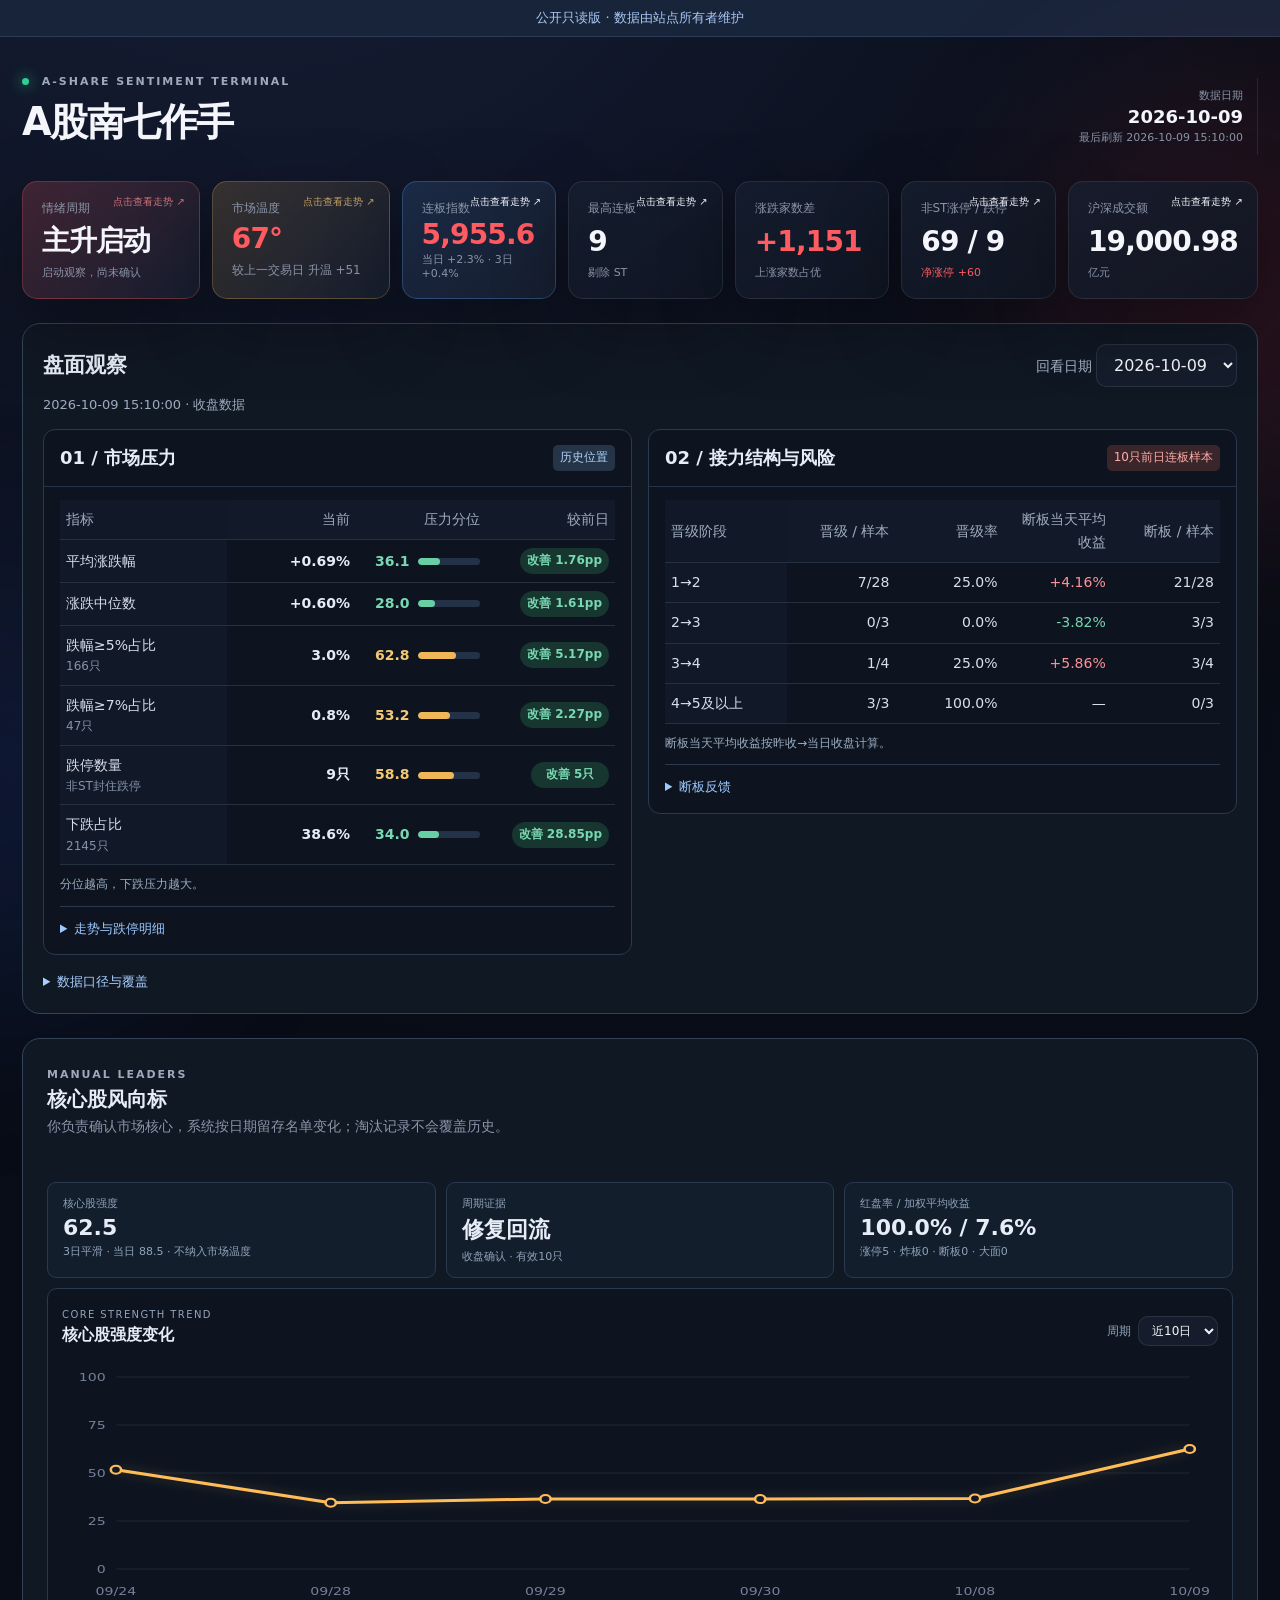
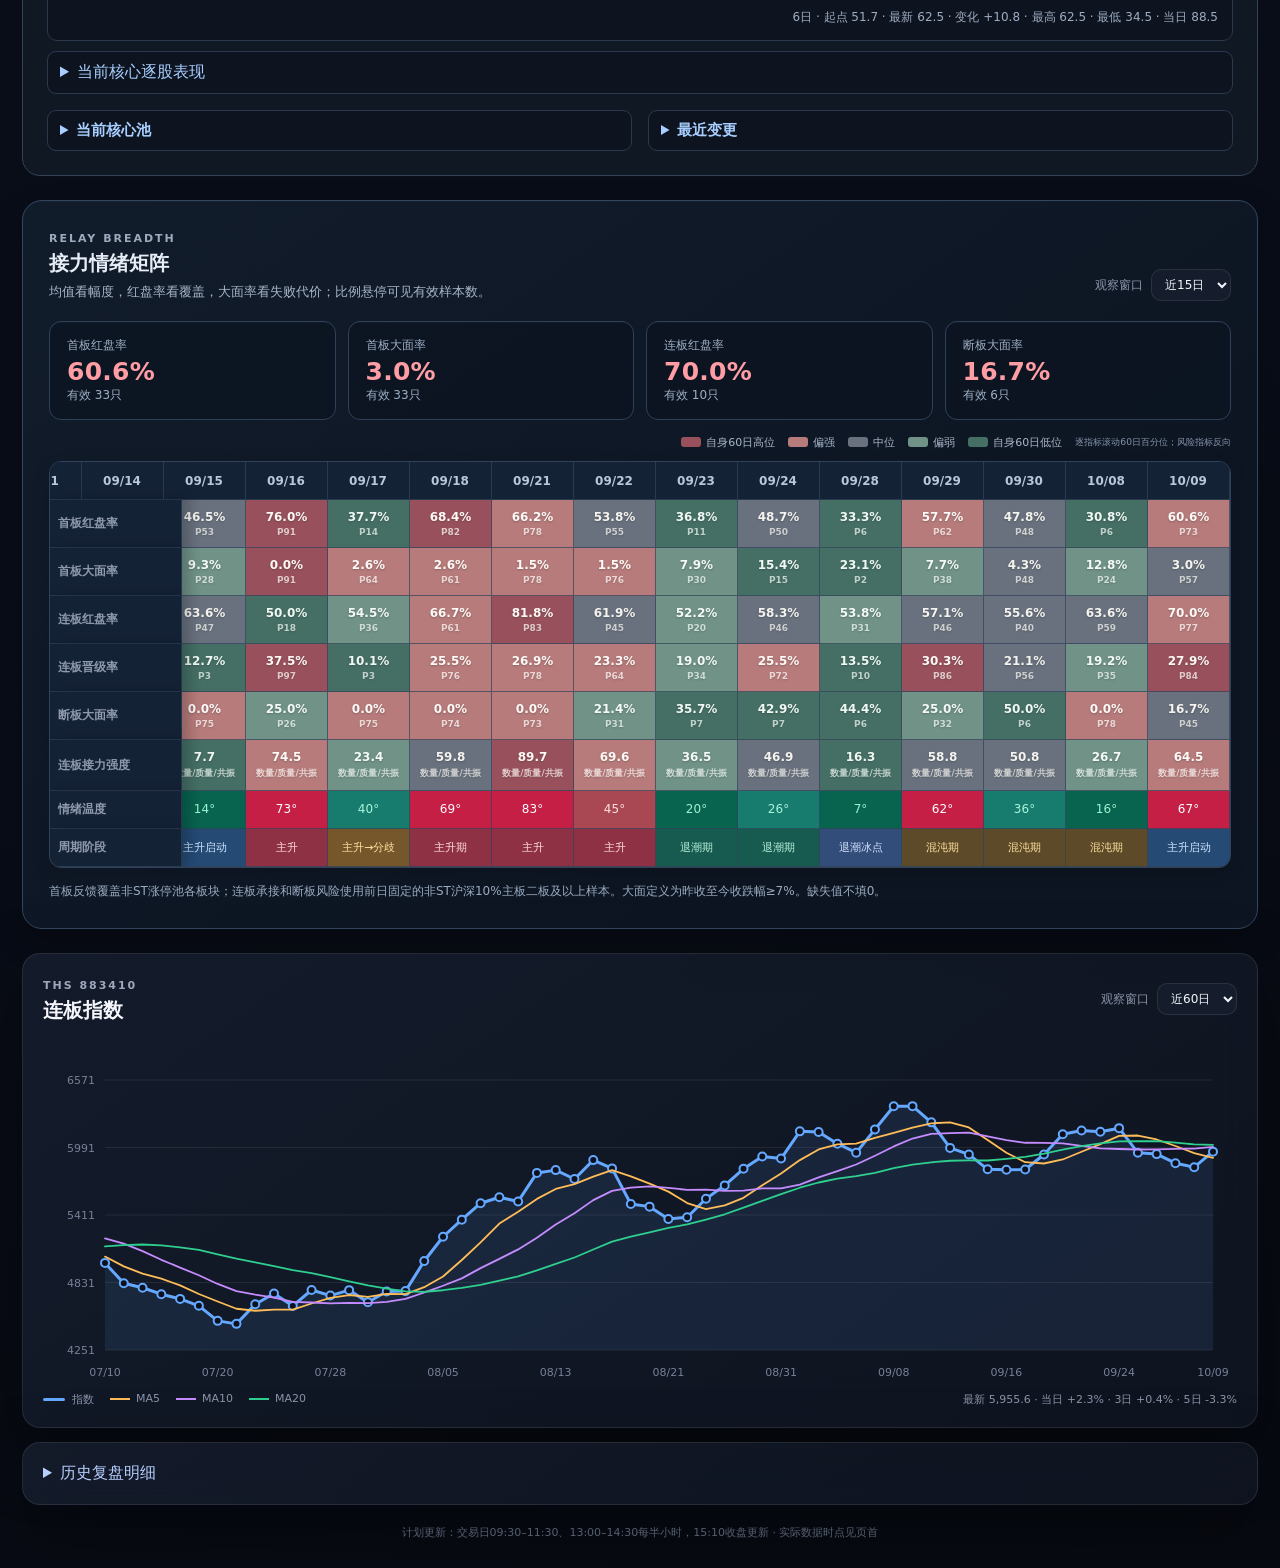
==== index.html @ 371c24ba "Update dashboard 2026-10-10 15:49:01" ====
<!doctype html>
<html lang="zh-CN">
<head>
  <meta charset="utf-8">
  <meta name="viewport" content="width=device-width,initial-scale=1">
  <title>A股南七作手</title>
  <link rel="stylesheet" href="styles.css?v=20260912-compact-table2">
<link rel="stylesheet" href="environment.css?v=20261010-morandi-percentile1">  <link rel="stylesheet" href="public-readonly.css?v=1">
</head>
<body>
  <div class="ambient ambient-a"></div><div class="ambient ambient-b"></div>
  <main class="shell">
    <header class="topbar">
      <div>
        <div class="eyebrow"><span class="live-dot"></span> A-SHARE SENTIMENT TERMINAL</div>
        <h1>A股南七作手</h1>
      </div>
      <div class="top-actions">
        <div class="update-meta"><span>数据日期</span><strong id="tradeDate">—</strong><small id="updateTime">等待数据</small></div>
        <button id="reloadBtn" type="button">立即更新</button>
      </div>
    </header>

    <section class="hero-grid" aria-label="市场核心指标">
      <button id="breadthCard" type="button" hidden><span>市场广度</span><strong id="breadth">—</strong><small id="breadthSub">上涨占比</small></button>
      <button id="phaseCard" class="metric featured drilldown-card" type="button" aria-controls="phaseModal" aria-expanded="false"><span>情绪周期</span><strong id="phase">—</strong><small id="phaseHint"></small></button>
      <button id="temperatureCard" class="metric temperature-card drilldown-card" type="button" aria-controls="temperatureModal" aria-expanded="false"><span>市场温度</span><strong id="temperature">—</strong><small id="temperatureSub">等待计算</small></button>
      <button id="multiBoardCard" class="metric multiboard-card drilldown-card" type="button" aria-controls="multiBoardModal" aria-expanded="false"><span>连板指数</span><strong id="multiBoardValue">—</strong><small id="multiBoardSub">同花顺 883410</small></button>
      <button id="heightCard" class="metric drilldown-card" type="button" aria-controls="heightModal" aria-expanded="false"><span>最高连板</span><strong id="height">—</strong><small>剔除 ST</small></button>
      <article class="metric"><span>涨跌家数差</span><strong id="diff">—</strong><small id="diffSub">—</small></article>
      <button id="limitsCard" class="metric drilldown-card" type="button" aria-controls="metricModal" aria-expanded="false"><span>非ST涨停 / 跌停</span><strong id="limits">—</strong><small id="limitDiff">—</small></button>
      <button id="turnoverCard" class="metric drilldown-card" type="button" aria-controls="metricModal" aria-expanded="false"><span>沪深成交额</span><strong id="turnover">—</strong><small>亿元</small></button>
    </section>

    

    <section id="environment-panel" class="env-panel" aria-label="空仓与修复证据"><div class="env-heading"><div><h2>盘面观察</h2></div><label>回看日期 <select id="env-date"></select></label></div><div class="env-context" id="env-context"></div><div class="env-grid" id="env-cards"></div><details class="env-method"><summary>数据口径与覆盖</summary><div id="coverage-detail"></div><p>接力温度V2自2026-08-25起使用完整逐股名单；更早日期缺少同口径名单，保留历史温度V1，并在温度图提示中标明版本。两段适合分别观察方向和拐点，不直接比较绝对温度。</p><p>压力分位使用所选日之前250个交易日，不含当日。广度回建采用当前沪深北股票名单与前复权日线，存在退市遗漏、历史成分偏差；未获得报价的股票不填零。V2接力样本固定为前一交易日非ST沪深10%主板二板及以上股票，包含次日失败者；高位暂定义为4板及以上。</p><p>2026-08-25以前的“连板率”为当日连板数÷昨日涨停数的总量近似，只用于展示，不参与V1温度和周期判断。旧周期使用市场广度、涨跌停、炸板率、最高板和连板数量；恢复与主升分别要求连续改善和后续确认。</p><p>“连板日内中位”为固定样本今开→今收的中位数，用于识别承接和高开低走；“连板断板中位”为其中未续板股票昨收→今收的中位数，用于衡量接错后的代价。算术均值不参与V2核心评分。逐股数据不足60个有效交易日时使用绝对阈值，暂不使用短样本历史分位。</p><p>D日为收盘确认的连板终止日；D+1、D+2相对D日收盘累计计算，尚未发生的结果不展示。盘中仅记录暂未封板，不形成当日断板批次。收益是样本价格变化，不是实际打板收益。周期V3：有完整接力数据时与温度共用模型分，单独断板亏损不否决修复观察；修复确认要求连续改善与承接，风险独立展示。盘中判断未确认。规则仍需随实盘样本积累继续验证。</p><p>所有时间为北京时间。非交易日、行情日期未切换时跳过更新；上游延迟或失败会保留上一完整版本。</p></details></section>
    <section class="core-panel" aria-labelledby="corePoolTitle">
      <div class="section-head"><div><span class="section-kicker">MANUAL LEADERS</span><h2 id="corePoolTitle">核心股风向标</h2><p>你负责确认市场核心，系统按日期留存名单变化；淘汰记录不会覆盖历史。</p></div></div>
      <form id="coreStockForm" class="core-form">
        <label>股票名称或代码<input id="coreInstrument" name="instrument" maxlength="40" required placeholder="如：大众交通 / 600611"></label>
        <label>身份<select id="coreRole" name="role"><option>总龙头</option><option>板块龙头</option><option>抱团趋势强股</option></select></label>
        <label>所属题材<input id="coreTheme" name="theme" maxlength="40" placeholder="如：无人驾驶"></label>
        <label>操作<select id="coreAction" name="action"><option>新增</option><option>降级</option><option>淘汰</option></select></label>
        <button type="submit">保存今日记录</button>
      </form>
      <div id="coreFormStatus" class="core-form-status" aria-live="polite"></div>
      <div id="coreAnalysis" class="core-analysis"><p class="core-empty">等待核心股行情分析</p></div>
      <div class="core-columns"><details class="core-fold"><summary>当前核心池</summary><div id="coreActivePool" class="core-list"></div></details><details class="core-fold"><summary>最近变更</summary><div id="coreRecentEntries" class="core-list"></div></details></div>
    </section>
    <section class="relay-panel" aria-labelledby="relayMatrixTitle">
      <div class="section-head">
        <div><span class="section-kicker">RELAY BREADTH</span><h2 id="relayMatrixTitle">接力情绪矩阵</h2><p>均值看幅度，红盘率看覆盖，大面率看失败代价；比例悬停可见有效样本数。</p></div>
        <label>观察窗口<select id="relayPeriod"><option value="10">近10日</option><option value="15" selected>近15日</option><option value="20">近20日</option><option value="30">近30日</option><option value="60">近60日</option></select></label>
      </div>
      <div id="relaySnapshot" class="relay-snapshot" aria-label="最新首板与连板反馈"></div>
      <div class="relay-heat-legend" aria-label="矩阵色阶"><span><i class="heat-strong-3"></i>自身60日高位</span><span><i class="heat-strong-1"></i>偏强</span><span><i class="heat-neutral"></i>中位</span><span><i class="heat-weak-1"></i>偏弱</span><span><i class="heat-weak-3"></i>自身60日低位</span><small>逐指标滚动60日百分位；风险指标反向</small></div>
      <div class="relay-matrix-wrap"><table class="relay-matrix"><thead id="relayMatrixHead"></thead><tbody id="relayMatrixBody"></tbody></table></div>
      <p class="relay-note">首板反馈覆盖非ST涨停池各板块；连板承接和断板风险使用前日固定的非ST沪深10%主板二板及以上样本。大面定义为昨收至今收跌幅≥7%。缺失值不填0。</p>
    </section>
    <section class="chart-panel">
      <div class="section-head">
        <div><span class="section-kicker">THS 883410</span><h2>连板指数</h2></div>
        <label>观察窗口<select id="multiBoardOverviewPeriod"><option value="20">近20日</option><option value="40">近40日</option><option value="60" selected>近60日</option><option value="90">近90日</option><option value="all">全部</option></select></label>
      </div>
      <div id="multiBoardOverviewChart" class="chart" role="img" aria-label="连板指数折线图"></div>
      <div class="chart-foot multiboard-foot"><span><i class="legend-line multiboard-legend"></i>指数</span><span><i class="ma-key ma5"></i>MA5</span><span><i class="ma-key ma10"></i>MA10</span><span><i class="ma-key ma20"></i>MA20</span><span id="multiBoardOverviewSummary">—</span></div>
    </section>
    <details class="table-panel" style="padding:20px"><summary style="cursor:pointer;font-size:16px;color:#b7cfff">历史复盘明细</summary>
      <div class="section-head">
        <div><span class="section-kicker">DAILY REVIEW</span><h2>每日复盘明细</h2></div>
        <div class="legend"><span><i class="heat up"></i>情绪偏强</span><span><i class="heat flat"></i>均衡</span><span><i class="heat down"></i>情绪偏弱</span></div>
      </div>
      <div class="table-wrap">
        <table>
          <thead><tr><th>日期</th><th>温度</th><th>上涨</th><th>下跌</th><th>涨跌差</th><th>市场广度</th><th>涨停</th><th>跌停</th><th>涨跌停差</th><th>炸板率</th><th>2板+</th><th>连板率</th><th>昨连板日内中位</th><th>连板断板跌≥7%</th><th>连板断板中位</th><th>周期</th></tr></thead>
          <tbody id="reviewBody"></tbody>
        </table>
      </div>
    </details>
<footer>计划更新：交易日09:30–11:30、13:00–14:30每半小时，15:10收盘更新 · 实际数据时点见页首</footer>
  </main>
  <div id="heightModal" class="temperature-modal" hidden>
    <section class="temperature-dialog" role="dialog" aria-modal="true" aria-labelledby="heightModalTitle">
      <div class="section-head temperature-dialog-head">
        <div><span class="section-kicker">HEIGHT TREND</span><h2 id="heightModalTitle">每日最高连板</h2></div>
        <div class="temperature-dialog-actions"><label>观察窗口<select id="period"><option value="20">近20日</option><option value="40">近40日</option><option value="60">近60日</option><option value="90">近90日</option><option value="all">全部</option></select></label><button id="heightModalClose" class="modal-close" type="button" aria-label="关闭最高连板走势">×</button></div>
      </div>
      <div id="chart" class="chart temperature-chart" role="img" aria-label="每日最高连板折线图"></div>
      <div class="chart-foot"><span><i class="legend-line"></i>最高连板</span><span id="chartSummary">—</span></div>
    </section>
  </div>
  <div id="temperatureModal" class="temperature-modal" hidden>
    <section class="temperature-dialog" role="dialog" aria-modal="true" aria-labelledby="temperatureModalTitle">
      <div class="section-head temperature-dialog-head">
        <div><span class="section-kicker">SENTIMENT TEMPERATURE</span><h2 id="temperatureModalTitle">每日市场温度</h2></div>
        <div class="temperature-dialog-actions">
          <label>观察窗口<select id="temperaturePeriod"><option value="20">近20日</option><option value="40">近40日</option><option value="60">近60日</option><option value="90">近90日</option><option value="all">全部</option></select></label>
          <button id="temperatureModalClose" class="modal-close" type="button" aria-label="关闭温度走势">×</button>
        </div>
      </div>
      <div id="temperatureChart" class="chart temperature-chart" role="img" aria-label="每日市场温度折线图"></div>
      <div class="chart-foot"><span><i class="legend-line temperature-legend"></i>情绪温度</span><span id="temperatureChartSummary">—</span></div>
      <div id="temperatureBreakdown" class="temperature-breakdown">等待分项计算</div>
    </section>
  </div>
  <div id="phaseModal" class="temperature-modal" hidden>
    <section class="temperature-dialog" role="dialog" aria-modal="true" aria-labelledby="phaseModalTitle">
      <div class="section-head temperature-dialog-head">
        <div><span class="section-kicker">SENTIMENT CYCLE</span><h2 id="phaseModalTitle">每日情绪周期</h2></div>
        <div class="temperature-dialog-actions">
          <label>观察窗口<select id="phasePeriod"><option value="20">近20日</option><option value="40">近40日</option><option value="60">近60日</option><option value="90">近90日</option><option value="all">全部</option></select></label>
          <label>选择日期<select id="phaseDate"></select></label>
          <label>人工周期<select id="phaseChoice"><option value="">未填写</option><option>主升期</option><option>高位分歧</option><option>退潮期</option><option>退潮冰点</option><option>混沌期</option><option>混沌冰点</option><option>主升启动</option><option>主升→分歧</option><option>主升</option></select></label>
          <button id="phaseSave" type="button">保存</button>
          <button id="phaseModalClose" class="modal-close" type="button" aria-label="关闭情绪周期走势">×</button>
        </div>
      </div>
      <div id="phaseChart" class="chart temperature-chart" role="img" aria-label="每日情绪周期走势图"></div>
      <div class="chart-foot"><span><i class="legend-line phase-legend"></i>情绪周期轨迹</span><span id="phaseChartSummary">—</span></div>
    </section>
  </div>
  <div id="metricModal" class="temperature-modal" hidden>
    <section class="temperature-dialog" role="dialog" aria-modal="true" aria-labelledby="metricModalTitle">
      <div class="section-head temperature-dialog-head">
        <div><span id="metricModalKicker" class="section-kicker">MARKET TREND</span><h2 id="metricModalTitle">指标走势</h2></div>
        <div class="temperature-dialog-actions">
          <label>观察窗口<select id="metricPeriod"><option value="20">近20日</option><option value="40">近40日</option><option value="60">近60日</option><option value="90">近90日</option><option value="all">全部</option></select></label>
          <button id="metricModalClose" class="modal-close" type="button" aria-label="关闭指标走势">×</button>
        </div>
      </div>
      <div id="metricChart" class="chart temperature-chart" role="img" aria-label="每日指标走势图"></div>
      <div class="chart-foot"><span id="metricChartLegend"></span><span id="metricChartSummary">—</span></div>
    </section>
  </div>
  <div id="multiBoardModal" class="temperature-modal" hidden>
    <section class="temperature-dialog" role="dialog" aria-modal="true" aria-labelledby="multiBoardModalTitle">
      <div class="section-head temperature-dialog-head">
        <div><span class="section-kicker">THS 883410</span><h2 id="multiBoardModalTitle">连板指数</h2></div>
        <div class="temperature-dialog-actions"><label>观察窗口<select id="multiBoardPeriod"><option value="20">近20日</option><option value="40">近40日</option><option value="60" selected>近60日</option><option value="90">近90日</option><option value="all">全部</option></select></label><button id="multiBoardModalClose" class="modal-close" type="button" aria-label="关闭连板指数走势">×</button></div>
      </div>
      <div id="multiBoardChart" class="chart temperature-chart" role="img" aria-label="连板指数折线图"></div>
      <div class="chart-foot"><span><i class="legend-line multiboard-legend"></i>指数 · MA5 · MA10 · MA20</span><span id="multiBoardChartSummary">—</span></div>
    </section>
  </div>
  <script src="app.js?v=20261010-morandi-percentile1"></script>
<script src="environment.js?v=20260926-relay-autoload1"></script><script src="public-readonly.js?v=1"></script>
</body>
</html>
---- styles.css ----
:root{--bg:#070a12;--panel:rgba(16,22,35,.82);--panel2:rgba(23,31,48,.78);--line:rgba(255,255,255,.09);--text:#f4f6fb;--muted:#8b95a9;--red:#ff5b61;--green:#2ecf8f;--amber:#ffbd59;--blue:#64a8ff;--shadow:0 24px 70px rgba(0,0,0,.34)}
*{box-sizing:border-box}html{color-scheme:dark}body{margin:0;background:radial-gradient(circle at 20% -10%,#18213c 0,transparent 32%),linear-gradient(160deg,#080b13,#090d18 55%,#070a11);color:var(--text);font-family:Inter,"Microsoft YaHei",system-ui,sans-serif;min-height:100vh}.ambient{position:fixed;width:420px;height:420px;border-radius:50%;filter:blur(110px);opacity:.13;pointer-events:none}.ambient-a{background:#ff4858;right:-170px;top:10%}.ambient-b{background:#356dff;left:-220px;bottom:-100px}.shell{width:min(1540px,calc(100% - 44px));margin:auto;padding:38px 0 28px;position:relative}.topbar{display:flex;justify-content:space-between;align-items:flex-end;gap:24px;margin-bottom:26px}.eyebrow,.section-kicker{font-size:11px;letter-spacing:.18em;color:#9fa9bd;font-weight:700}.live-dot{display:inline-block;width:7px;height:7px;border-radius:50%;background:var(--green);box-shadow:0 0 14px var(--green);margin-right:7px}h1{font-size:clamp(28px,3vw,44px);letter-spacing:-.04em;margin:9px 0 7px}h2{font-size:20px;margin:4px 0 0}p{margin:0;color:var(--muted);font-size:14px}.top-actions{display:flex;gap:12px;align-items:stretch}.update-meta{min-width:178px;padding:10px 14px;text-align:right;border-right:1px solid var(--line)}.update-meta span,.update-meta small{display:block;color:var(--muted);font-size:11px}.update-meta strong{display:block;font-size:18px;margin:3px 0}button,select{font:inherit;color:var(--text);background:#151d2c;border:1px solid var(--line);border-radius:10px;padding:10px 13px}button{cursor:pointer}button:hover{background:#1c2638}.hero-grid{display:grid;grid-template-columns:1.25fr repeat(5,1fr);gap:12px;margin-bottom:14px}.metric,.chart-panel,.table-panel{background:linear-gradient(145deg,var(--panel2),var(--panel));border:1px solid var(--line);box-shadow:var(--shadow);backdrop-filter:blur(18px)}.metric{border-radius:15px;padding:18px 19px;min-height:118px;display:flex;flex-direction:column;justify-content:space-between}.metric.featured{background:linear-gradient(135deg,rgba(255,91,97,.2),rgba(23,31,48,.88));border-color:rgba(255,91,97,.3)}.metric span{font-size:12px;color:var(--muted)}.metric strong{font-size:28px;letter-spacing:-.03em}.metric small{color:var(--muted);font-size:11px}.positive{color:var(--red)!important}.negative{color:var(--green)!important}.chart-panel,.table-panel{border-radius:18px;padding:20px;margin-top:14px}.section-head{display:flex;justify-content:space-between;align-items:center;gap:16px;margin-bottom:14px}.section-head label{color:var(--muted);font-size:12px}.section-head select{margin-left:8px;padding:7px 9px}.chart{height:350px;position:relative}.chart svg{width:100%;height:100%;overflow:visible}.grid-line{stroke:rgba(255,255,255,.08);stroke-width:1}.axis-label{fill:#778297;font-size:11px}.trend{fill:none;stroke:url(#lineGradient);stroke-width:3;stroke-linejoin:round;stroke-linecap:round;filter:drop-shadow(0 0 7px rgba(255,91,97,.25))}.area{fill:url(#areaGradient)}.point{fill:#0c111d;stroke:#ff6b70;stroke-width:2}.point:hover{fill:#ff6b70}.tooltip{position:absolute;pointer-events:none;background:#111827;border:1px solid rgba(255,255,255,.12);box-shadow:0 12px 30px rgba(0,0,0,.38);border-radius:10px;padding:9px 11px;font-size:12px;transform:translate(-50%,-115%);white-space:nowrap}.tooltip strong{color:#ff7479;font-size:15px}.chart-foot{display:flex;justify-content:space-between;color:var(--muted);font-size:11px;margin-top:4px}.legend-line{display:inline-block;width:22px;height:3px;background:var(--red);vertical-align:middle;margin-right:7px;border-radius:3px}.legend{display:flex;gap:12px;color:var(--muted);font-size:11px}.heat{display:inline-block;width:9px;height:9px;border-radius:3px;margin-right:5px}.heat.up{background:var(--red)}.heat.flat{background:#697386}.heat.down{background:var(--green)}.table-wrap{overflow:auto;max-height:570px;border-top:1px solid var(--line)}table{border-collapse:collapse;width:100%;min-width:1430px;font-size:12px}th{position:sticky;top:0;background:#121a29;color:#8f99ad;font-weight:600;text-align:right;padding:12px 10px;border-bottom:1px solid var(--line);z-index:2}td{text-align:right;padding:11px 10px;border-bottom:1px solid rgba(255,255,255,.055);white-space:nowrap;color:#d8deea}th:first-child,td:first-child{text-align:left;position:sticky;left:0;background:#111827;z-index:1}tbody tr:hover td{background-color:rgba(255,255,255,.035)}.diff-cell{font-weight:700;border-radius:5px}.phase{display:inline-block;padding:4px 9px;border-radius:999px;font-weight:700}.phase-高潮{color:#ff8085;background:rgba(255,91,97,.14)}.phase-修复{color:#8bbcff;background:rgba(100,168,255,.13)}.phase-分歧{color:#ffd07d;background:rgba(255,189,89,.13)}.phase-退潮{color:#62deb0;background:rgba(46,207,143,.13)}.phase-冰点{color:#9ebcff;background:rgba(93,125,255,.14)}footer{text-align:center;color:#646f83;font-size:11px;padding:20px 0 0}@media(max-width:1100px){.hero-grid{grid-template-columns:repeat(3,1fr)}}@media(max-width:720px){.shell{width:min(100% - 24px,1540px);padding-top:22px}.topbar{align-items:flex-start;flex-direction:column}.top-actions{width:100%;justify-content:space-between}.hero-grid{grid-template-columns:repeat(2,1fr)}.section-head{align-items:flex-start;flex-direction:column}.chart{height:290px}.metric{min-height:105px}.metric strong{font-size:24px}}@media(max-width:420px){.hero-grid{grid-template-columns:1fr}.top-actions{flex-direction:column}.update-meta{text-align:left;border-right:0;border-left:1px solid var(--line)}}
.point-label{fill:#f3f6fc;font-size:12px;font-weight:700;paint-order:stroke;stroke:#111827;stroke-width:4px;stroke-linejoin:round}.point:hover,.point:focus{fill:#ff6b70;outline:none}.tooltip{border-radius:12px;padding:11px 13px;z-index:5}.tooltip span,.tooltip strong,.tooltip em{display:block}.tooltip span{color:var(--muted);font-size:11px}.tooltip strong{font-size:16px;margin:3px 0}.tooltip em{color:#e8edf7;font-style:normal;max-width:280px;white-space:normal}
.diagnostics{display:grid;grid-template-columns:repeat(4,1fr);background:rgba(12,17,28,.72);border:1px solid var(--line);border-radius:15px;overflow:hidden;box-shadow:var(--shadow)}.diagnostic{padding:15px 18px;border-right:1px solid var(--line);min-width:0}.diagnostic:last-child{border-right:0}.diagnostic span,.diagnostic small{display:block;color:var(--muted);font-size:11px}.diagnostic strong{display:block;font-size:18px;margin:7px 0 5px;white-space:nowrap}.diagnostic small{white-space:nowrap;overflow:hidden;text-overflow:ellipsis}@media(max-width:900px){.diagnostics{grid-template-columns:repeat(2,1fr)}.diagnostic:nth-child(2){border-right:0}.diagnostic:nth-child(-n+2){border-bottom:1px solid var(--line)}}@media(max-width:480px){.diagnostics{grid-template-columns:1fr}.diagnostic{border-right:0;border-bottom:1px solid var(--line)}.diagnostic:last-child{border-bottom:0}}
.hero-grid{grid-template-columns:1.15fr 1.15fr repeat(5,1fr)}.temperature-card{background:linear-gradient(135deg,rgba(255,189,89,.16),rgba(23,31,48,.88));border-color:rgba(255,189,89,.25)}.temperature-card strong{font-variant-numeric:tabular-nums}.temperature-cell{min-width:76px}.temperature-cell strong{font-size:14px}.temperature-cell small{display:inline-block;margin-left:6px;font-size:11px;opacity:.78}@media(max-width:1100px){.hero-grid{grid-template-columns:repeat(3,1fr)}}@media(max-width:720px){.hero-grid{grid-template-columns:repeat(2,1fr)}}@media(max-width:420px){.hero-grid{grid-template-columns:1fr}}
.hero-grid{grid-template-columns:1.15fr 1.15fr repeat(6,1fr)}.multiboard-card{background:linear-gradient(135deg,rgba(100,168,255,.14),rgba(23,31,48,.88));border-color:rgba(100,168,255,.28)}.multiboard-card strong{font-variant-numeric:tabular-nums}.multiboard-legend{background:#64a8ff}.multiboard-trend{fill:none;stroke:#64a8ff;stroke-width:3;stroke-linejoin:round;stroke-linecap:round}.multiboard-area{fill:rgba(100,168,255,.1)}.multiboard-point{fill:#0c111d;stroke:#64a8ff;stroke-width:2}.multiboard-point-label{fill:#8bbcff;font-size:10px}@media(max-width:1100px){.hero-grid{grid-template-columns:repeat(3,1fr)}}@media(max-width:720px){.hero-grid{grid-template-columns:repeat(2,1fr)}}@media(max-width:420px){.hero-grid{grid-template-columns:1fr}}
.hero-grid{grid-template-columns:1.15fr 1.15fr repeat(5,1fr)}.multiboard-ma{fill:none;stroke-width:1.8;stroke-linejoin:round;stroke-linecap:round}.multiboard-ma.ma5{stroke:#ffbd59}.multiboard-ma.ma10{stroke:#c58cff}.multiboard-ma.ma20{stroke:#2ecf8f}.multiboard-foot{justify-content:flex-start;gap:16px}.multiboard-foot span:last-child{margin-left:auto}.ma-key{display:inline-block;width:20px;height:2px;margin-right:6px;vertical-align:middle}.ma-key.ma5{background:#ffbd59}.ma-key.ma10{background:#c58cff}.ma-key.ma20{background:#2ecf8f}@media(max-width:1100px){.hero-grid{grid-template-columns:repeat(3,1fr)}}@media(max-width:720px){.hero-grid{grid-template-columns:repeat(2,1fr)}}@media(max-width:420px){.hero-grid{grid-template-columns:1fr}}

/* Keep the review table compact after redundant columns are removed. */
.table-wrap table{min-width:1120px;table-layout:fixed}
.table-wrap th{padding:10px 6px;white-space:normal;line-height:1.35}
.table-wrap td{padding:10px 6px}
.table-wrap th:nth-child(1){width:86px}
.table-wrap th:nth-child(2){width:62px}
.table-wrap th:nth-child(3),.table-wrap th:nth-child(4),.table-wrap th:nth-child(5){width:58px}
.table-wrap th:nth-child(6),.table-wrap th:nth-child(9){width:66px}
.table-wrap th:nth-child(7),.table-wrap th:nth-child(8),.table-wrap th:nth-child(11){width:54px}
.table-wrap th:nth-child(10){width:58px}
.table-wrap th:nth-child(12){width:64px}
.table-wrap th:nth-child(13){width:96px}
.table-wrap th:nth-child(14){width:100px}
.table-wrap th:nth-child(15){width:112px}
.table-wrap th:nth-child(16){width:74px}
.sync-note{color:var(--muted);font-size:11px}.temperature-legend{background:linear-gradient(90deg,#54b8ff,#ffbd59,#ff5b61)}.temperature-zone{pointer-events:none}.zone-hot{fill:rgba(255,91,97,.055)}.zone-warm{fill:rgba(255,189,89,.04)}.zone-neutral{fill:rgba(255,255,255,.018)}.zone-cool{fill:rgba(84,184,255,.025)}.zone-ice{fill:rgba(84,184,255,.05)}.temperature-area{fill:url(#temperatureArea)}.temperature-trend{fill:none;stroke:url(#temperatureGradient);stroke-width:3;stroke-linejoin:round;stroke-linecap:round;filter:drop-shadow(0 0 7px rgba(255,189,89,.2))}.temperature-point{fill:#0c111d;stroke:#ffbd59;stroke-width:2}.temperature-point:hover,.temperature-point:focus{fill:#ffbd59;outline:none}.temperature-tooltip strong{color:#ffca70}.temperature-point-label{stroke:#111827}
.temperature-card{cursor:pointer;position:relative;transition:transform .18s ease,border-color .18s ease,box-shadow .18s ease}.temperature-card:hover,.temperature-card:focus{transform:translateY(-2px);border-color:rgba(255,189,89,.55);box-shadow:0 20px 55px rgba(255,189,89,.12);outline:none}.temperature-card:after{content:'点击查看走势  ↗';position:absolute;right:14px;top:13px;color:rgba(255,208,125,.72);font-size:10px}.modal-open{overflow:hidden}.temperature-modal[hidden]{display:none}.temperature-modal{position:fixed;inset:0;z-index:100;display:flex;align-items:center;justify-content:center;padding:24px;background:rgba(3,6,12,.72);backdrop-filter:blur(10px)}.temperature-dialog{width:min(1120px,100%);background:linear-gradient(145deg,rgba(24,32,49,.98),rgba(10,15,25,.98));border:1px solid rgba(255,189,89,.25);border-radius:20px;padding:22px;box-shadow:0 35px 100px rgba(0,0,0,.62)}.temperature-dialog-head{margin-bottom:8px}.temperature-dialog-actions{display:flex;align-items:center;gap:12px}.temperature-dialog-actions label{color:var(--muted);font-size:12px}.temperature-dialog-actions select{margin-left:8px;padding:7px 9px}.modal-close{width:38px;height:38px;padding:0;border-radius:50%;font-size:25px;line-height:1}.temperature-chart{height:min(55vh,470px)}@media(max-width:620px){.temperature-modal{padding:10px}.temperature-dialog{padding:16px}.temperature-dialog-head{align-items:flex-start}.temperature-dialog-actions{width:100%;justify-content:space-between}.temperature-chart{height:55vh}}
.drilldown-card{position:relative;cursor:pointer;text-align:left;appearance:none;transition:transform .18s ease,border-color .18s ease,box-shadow .18s ease}.drilldown-card:hover,.drilldown-card:focus-visible{transform:translateY(-2px);outline:none}.drilldown-card:after{content:'点击查看走势  ↗';position:absolute;right:14px;top:13px;font-size:10px}.featured.drilldown-card:after{color:rgba(255,138,143,.78)}.featured.drilldown-card:hover,.featured.drilldown-card:focus-visible{border-color:rgba(255,91,97,.6);box-shadow:0 20px 55px rgba(255,91,97,.13)}.phase-legend{background:linear-gradient(90deg,#8ca9ff,#2ecf8f,#ffbd59,#64a8ff,#ff5b61)}.phase-trend{fill:none;stroke:url(#phaseLineGradient);stroke-width:3;stroke-linejoin:round;stroke-linecap:round;filter:drop-shadow(0 0 7px rgba(100,168,255,.2))}.phase-point{fill:#0c111d;stroke-width:3}.phase-point:hover,.phase-point:focus{fill:#fff;outline:none}.phase-point-label{fill:#e8edf7;font-size:11px;font-weight:700;paint-order:stroke;stroke:#111827;stroke-width:4px;stroke-linejoin:round}.phase-axis-label{font-weight:700}.phase-tooltip em{color:#dfe5f1}
.metric-trend{fill:none;stroke-width:3;stroke-linejoin:round;stroke-linecap:round;filter:drop-shadow(0 0 6px rgba(100,168,255,.18))}.metric-point{fill:#0c111d;stroke-width:2}.metric-point:hover,.metric-point:focus{fill:#fff;outline:none}.metric-point-label{font-size:11px;font-weight:700;paint-order:stroke;stroke:#111827;stroke-width:4px;stroke-linejoin:round}.metric-tooltip strong{color:#a9caff}.metric-tooltip em{color:#dfe5f1}.metric-legend-item{display:inline-flex;align-items:center;margin-right:15px}.metric-legend-item i{width:22px;height:3px;border-radius:3px;margin-right:7px}
.temperature-breakdown{margin-top:13px;padding:10px 12px;border:1px solid rgba(255,189,89,.13);border-radius:10px;background:rgba(255,189,89,.045);color:#aeb8ca;font-size:11px;text-align:center;letter-spacing:.01em}
.phase-主升期,.phase-主升{color:#ffdce0;background:rgba(190,58,82,.28)}.phase-主升启动{color:#cfe7ff;background:rgba(55,113,177,.3)}.phase-高位分歧,.phase-主升→分歧{color:#ffe2a3;background:rgba(160,111,37,.3)}.phase-混沌期,.phase-混沌\ ·\ 修复观察{color:#ffe1a0;background:rgba(128,96,32,.3)}.phase-退潮期{color:#b9f2dc;background:rgba(26,122,103,.3)}.phase-退潮冰点,.phase-混沌冰点{color:#d5e4ff;background:rgba(65,95,151,.35)}.phase-未填写{color:#94a1b5;background:rgba(80,96,120,.22)}
---- environment.css ----
.env-panel{margin:24px 0;padding:24px;background:#101824;border:1px solid #344456;border-radius:18px;color:#e7edf7;font-size:16px;line-height:1.65}.env-heading{display:flex;justify-content:space-between;align-items:center;gap:16px}.env-heading h2{margin:4px 0;font-size:25px}.env-heading label{font-size:14px;color:#a7b5c9}.env-heading select{font-size:16px}.env-context{color:#9dabbe;font-size:14px;margin:12px 0}.env-grid{display:grid;grid-template-columns:1fr 1fr;gap:18px}.env-card{background:#0d1420;border:1px solid #2a394e;border-radius:12px;overflow:hidden}.env-card-head{padding:18px 20px;display:flex;justify-content:space-between;align-items:flex-start;gap:12px;border-bottom:1px solid #263245}.env-card-head h3{font-size:20px;margin:0}.env-card-head p{font-size:14px;color:#a1aec1;margin:4px 0}.env-pill{display:inline-block;border-radius:5px;padding:4px 9px;font-size:14px;white-space:nowrap;background:#253447;color:#acd4ff}.env-pill.bad{background:#3a262a;color:#ffaca8}.env-pill.good{background:#193c33;color:#8cd8b9}.env-card-body{padding:18px 20px}.env-card table{width:100%;border-collapse:collapse;font-size:14px;white-space:nowrap}.env-card th{color:#9facbe;font-weight:normal}.env-card th,.env-card td{padding:11px 8px;text-align:right;border-bottom:1px solid #253041;position:static}.env-card th:first-child,.env-card td:first-child{text-align:left}.env-card td small{display:block;font-size:12px;color:#8493a9}.env-scroll{overflow-x:auto}.env-card tbody tr:hover{background:#152031}.env-muted{font-size:14px;color:#a1aec1}.env-note{border-left:3px solid #6aa7e8;padding-left:11px;margin:16px 0 3px;font-size:14px;color:#c5d3e5}.env-statrow{display:grid;grid-template-columns:repeat(3,1fr);gap:9px;margin-bottom:16px}.env-stat{padding:12px;background:#172233;border-radius:6px}.env-stat span{font-size:13px;color:#a8b7ca}.env-stat b{display:block;font-size:24px;font-variant-numeric:tabular-nums}.env-stat small{font-size:12px;color:#a0aec0}.env-negative{color:#75d7ad}.env-positive{color:#ff9198}.env-details{border-top:1px solid #2a394e;padding-top:12px;margin-top:16px;font-size:14px}.env-details summary{color:#9dc9ff;cursor:pointer}.env-details a{color:#9dc9ff}.env-method{font-size:14px;color:#a4b2c4;margin-top:20px}.env-method summary{cursor:pointer;color:#a8cfff}.env-card .env-trend{display:flex;align-items:center;justify-content:space-between;padding:10px 0;gap:12px}.env-card .env-trend select{max-width:200px;font-size:14px}.env-linechart{width:100%;height:150px;display:block}.env-chart-label{font-size:12px;fill:#9badc4}.env-card .env-history-note{font-size:13px;color:#8fa3bd;margin:4px 0 8px}.env-empty{padding:14px;background:#192231;font-size:14px;color:#aebbd0;border-radius:5px}.env-method code{color:#c3dcff}@media(max-width:1100px){.env-grid{grid-template-columns:1fr}}@media(max-width:620px){.env-panel{padding:15px}.env-heading{align-items:flex-start;flex-direction:column}.env-card-body,.env-card-head{padding:14px}.env-stat b{font-size:20px}.env-statrow{gap:5px}.env-stat{padding:9px}.env-heading h2{font-size:22px}}

#temperatureSub .temp-direction,#temperatureSub .temp-warning{display:block;line-height:1.6}#temperatureSub .temp-warning{color:#ffcc85;margin-top:4px;font-size:13px}.temperature-breakdown{text-align:left;font-size:14px;padding:16px 18px;line-height:1.65;letter-spacing:normal}.temp-explain-head{display:flex;align-items:center;justify-content:space-between;gap:12px}.temp-explain-head>strong{font-size:18px;color:#e4ecf8}.temp-risk-on{color:#ffd08c;background:#392d20;padding:3px 8px;border-radius:5px}.temp-risk-off{color:#acc0d8}.temp-reasons{padding:0;margin:12px 0;list-style:none}.temp-reasons li{padding:8px 0}.temp-reasons b{display:block;color:#e7c89f;margin-bottom:3px}.temp-reasons span{color:#b6c4d8}.temp-impact{margin:8px 0;color:#c0cee0}.temp-calculation{margin-top:12px;border-top:1px solid #364153;padding-top:10px}.temp-calculation summary{cursor:pointer;color:#a5ccff}.temp-calculation p{margin:10px 0;color:#aebed2}.temp-score-grid{display:grid;grid-template-columns:repeat(5,1fr);gap:10px;margin:14px 0}.temp-score-grid>div{padding:10px;background:#101a28;border-radius:5px}.temp-score-grid span{display:block;font-size:14px;color:#acbdd0}.temp-score-grid strong{display:block;font-size:22px;color:#e6edf7}.temp-score-grid small{font-size:12px;color:#93a6bf}.temp-formula{padding:10px;border-left:3px solid #88b8f3;background:#152234}.temp-levels{display:grid;grid-template-columns:1fr 1fr;gap:5px;font-size:13px;color:#bdcbe0}.temperature-dialog{max-height:92vh;overflow-y:auto}.env-source-table{border-collapse:collapse;width:100%;white-space:normal;font-size:13px}.env-source-table td,.env-source-table th{padding:9px;border-bottom:1px solid #29374c;text-align:left;position:static}.env-source-table td:first-child{min-width:135px}.temp-sample-counts{display:flex;flex-wrap:wrap;gap:6px 16px;font-size:13px;color:#bdcbe0}@media(max-width:650px){.temp-score-grid{grid-template-columns:repeat(2,1fr)}.temp-explain-head{align-items:flex-start;flex-direction:column}.temp-levels{grid-template-columns:1fr}.temperature-breakdown{padding:12px}}

/* Compact diagnostics: keep evidence visible and secondary views folded. */
.env-panel{padding:20px}.env-heading h2{font-size:21px}.env-context{font-size:13px;margin:7px 0 14px}.env-grid{align-items:start;gap:16px}.env-card-head{padding:13px 16px;align-items:center}.env-card-head h3{font-size:18px;margin:0}.env-pill{font-size:12px;padding:3px 7px}.env-card-body{padding:13px 16px}.env-card td,.env-card th{padding:8px 6px}.env-card .env-current{font-weight:600;color:#e6edf7}.env-statrow{gap:8px;margin-bottom:10px}.env-stat{padding:9px 10px}.env-stat span{font-size:12px}.env-stat b{font-size:23px}.env-caption{font-size:12px;color:#9bacbf;margin:9px 0 0;line-height:1.7}.env-caption span{display:block}.env-details{margin-top:11px;padding-top:9px;font-size:13px}.env-details .env-details{margin-top:10px}.env-details>summary{padding:2px 0}.env-details[open]>summary{margin-bottom:8px}.env-card .env-muted{font-size:12px}.env-card .env-trend{font-size:13px}.env-card .env-trend select{font-size:13px;padding:6px 8px}.env-method{margin-top:16px;font-size:13px}@media(max-width:620px){.env-panel{padding:14px}.env-card-head,.env-card-body{padding:11px 12px}.env-stat{padding:8px}.env-stat b{font-size:21px}.env-card-head h3{font-size:17px}}

/* Fit diagnostic tables to their cards; the historical review keeps its wide table. */
.env-grid{grid-template-columns:repeat(2,minmax(0,1fr))}
.env-card,.env-card-body,.env-scroll,.env-stat{min-width:0}
.pressure-rank{display:flex;align-items:center;justify-content:flex-end;gap:8px;font-variant-numeric:tabular-nums}.pressure-rank>span{min-width:32px;font-weight:650}.pressure-rank>i{display:block;width:62px;height:7px;border-radius:99px;background:#243247;overflow:hidden}.pressure-rank>i>b{display:block;height:100%;border-radius:inherit;background:#68cfa5}.pressure-rank.mid>i>b{background:#efb758}.pressure-rank.high>i>b{background:#f17478}.pressure-rank.low>span{color:#79d8b2}.pressure-rank.mid>span{color:#f3c873}.pressure-rank.high>span{color:#ff8c91}.pressure-move{display:inline-flex;align-items:center;justify-content:center;min-width:78px;padding:3px 7px;border-radius:999px;font-size:12px;font-weight:650}.pressure-move.better{color:#79d8b2;background:#17362f}.pressure-move.worse{color:#ff9297;background:#3a252a}.pressure-move.flat{color:#a9b6c8;background:#222d3d}
.env-card table,.env-source-table{
  min-width:0;
  width:100%;
  max-width:100%;
  table-layout:fixed;
  white-space:normal;
}
.env-card th,.env-card td,.env-source-table th,.env-source-table td{
  min-width:0;
  white-space:normal;
  overflow-wrap:anywhere;
  vertical-align:middle;
  font-variant-numeric:tabular-nums;
}
.env-card th:first-child{width:30%}
.env-source-table th:first-child{width:28%}
.env-source-table td:first-child{min-width:0}
.env-statrow{grid-template-columns:repeat(3,minmax(0,1fr))}
.env-statrow-four{grid-template-columns:repeat(4,minmax(0,1fr))}.relay-structure-table th:first-child{width:22%}
.env-stat span,.env-stat small{overflow-wrap:anywhere}
.env-card-head,.env-card .env-trend{flex-wrap:wrap}
@media(max-width:1100px){
  .env-grid{grid-template-columns:minmax(0,1fr)}
}
@media(max-width:480px){
  .env-card th,.env-card td{padding:8px 4px;font-size:13px}
  .env-statrow{grid-template-columns:minmax(0,1fr)}
  .env-stat{display:grid;grid-template-columns:minmax(0,1fr) auto;gap:2px 8px;align-items:center}
  .env-stat small{grid-column:1 / -1}
}
@media(max-width:760px){.env-statrow-four{grid-template-columns:repeat(2,minmax(0,1fr))}}

.relay-panel{margin:24px 0;padding:26px;background:linear-gradient(145deg,#111c2b 0%,#0d1522 72%);border:1px solid #33465f;border-radius:20px;box-shadow:0 14px 34px rgba(0,0,0,.18),inset 0 1px rgba(255,255,255,.025);color:#e7edf7}.relay-panel .section-head{align-items:flex-end}.relay-panel .section-head p{margin:6px 0 0;color:#a7b5c8;font-size:13px}.relay-snapshot{display:grid;grid-template-columns:repeat(4,minmax(0,1fr));gap:12px;margin:20px 0}.relay-snapshot-item{position:relative;padding:15px 17px;background:rgba(11,20,33,.82);border:1px solid #2e4159;border-radius:12px;box-shadow:inset 0 1px rgba(255,255,255,.025)}.relay-snapshot-item span,.relay-snapshot-item small{display:block;color:#9eafc3;font-size:12px}.relay-snapshot-item strong{display:block;margin:3px 0 1px;font-size:25px;font-variant-numeric:tabular-nums;letter-spacing:.01em}.relay-snapshot-item.strong strong,.relay-snapshot-item.calm strong{color:#ff9da4}.relay-snapshot-item.weak strong,.relay-snapshot-item.risk strong{color:#78d8b7}.relay-matrix-wrap{overflow-x:auto;border:1px solid #30435b;border-radius:12px;box-shadow:0 5px 18px rgba(0,0,0,.12)}.relay-matrix{border-collapse:separate;border-spacing:0;width:max-content;min-width:100%;table-layout:auto;font-size:12px}.relay-matrix th,.relay-matrix td{min-width:82px;padding:10px 8px;border-right:1px solid rgba(49,67,91,.72);border-bottom:1px solid rgba(49,67,91,.72);text-align:center;font-variant-numeric:tabular-nums;white-space:nowrap}.relay-matrix th:first-child{width:132px;min-width:132px;text-align:left;position:sticky;left:0;z-index:2;background:#142235;box-shadow:7px 0 12px rgba(4,10,18,.22)}.relay-matrix thead th{color:#b8c7d9;background:#142235;font-weight:650}.relay-matrix td{color:#f1f5fa}.relay-matrix td small{display:block;margin-top:3px;font-size:9px;opacity:.72}.relay-matrix .relay-missing{color:#718198;background:#101a29}.relay-matrix .relay-phase{font-size:11px}.relay-note{margin:13px 0 0;color:#9aabc0;font-size:12px;line-height:1.75}@media(max-width:760px){.relay-panel{padding:16px}.relay-snapshot{grid-template-columns:repeat(2,minmax(0,1fr));gap:9px}.relay-panel .section-head{align-items:flex-start}.relay-snapshot-item strong{font-size:21px}}
.relay-heat{font-weight:750;text-shadow:0 1px 2px rgba(31,36,40,.28);transition:filter .15s ease}.relay-heat:hover{filter:brightness(1.1)}.heat-strong-3{background:#98515c!important;color:#fff8f5!important}.heat-strong-2{background:#98515c!important;color:#fff8f5!important}.heat-strong-1{background:#b77b7b!important;color:#fffaf7!important}.heat-neutral{background:#68717d!important;color:#f5f3ef!important}.heat-weak-1{background:#709287!important;color:#f3faf6!important}.heat-weak-2{background:#456f64!important;color:#eff8f3!important}.heat-weak-3{background:#456f64!important;color:#eff8f3!important}.relay-heat-legend{display:flex;align-items:center;justify-content:flex-end;flex-wrap:wrap;gap:8px 13px;margin:-5px 0 11px;color:#aab8ca;font-size:11px}.relay-heat-legend span{display:inline-flex;align-items:center;gap:5px}.relay-heat-legend i{display:inline-block;width:20px;height:10px;border-radius:3px}.relay-heat-legend small{color:#8495ab}

.core-panel{margin:24px 0;padding:24px;background:#101824;border:1px solid #344456;border-radius:18px;color:#e7edf7}.core-panel .section-head p{margin-top:5px}.core-form{display:grid;grid-template-columns:1.35fr 1fr 1.2fr .8fr auto;gap:10px;align-items:end;margin:18px 0 8px}.core-form label{display:grid;gap:6px;color:#9eacc0;font-size:12px}.core-form input,.core-form select{width:100%;font:inherit;color:#edf3fa;background:#151d2c;border:1px solid #344456;border-radius:9px;padding:10px 11px;min-height:43px}.core-form button{min-height:43px;white-space:nowrap}.core-form-status{min-height:22px;color:#9eb4cc;font-size:12px}.core-columns{display:grid;grid-template-columns:1fr 1fr;gap:16px;margin-top:10px}.core-columns>div{background:#0d1420;border:1px solid #2a394e;border-radius:10px;padding:10px}.core-columns h3{margin:0 0 10px;font-size:15px}.core-list{display:grid;gap:5px}.core-item{display:grid;grid-template-columns:minmax(0,1fr) auto auto auto;align-items:center;gap:7px;padding:7px 9px;background:#131e2d;border-radius:7px;font-size:12px}.core-item .core-delete{border:0;border-radius:5px;padding:2px 6px;min-height:0;font-size:10px;line-height:1.4;color:#9eacc0;background:#202c3c;cursor:pointer}.core-item .core-delete:hover{color:#ffd0d0;background:#54323a}.core-item strong,.core-item span{display:block}.core-item span,.core-item small{color:#91a3b9;font-size:11px}.core-item em{font-style:normal;font-size:11px;border-radius:99px;padding:3px 7px}.core-action-新增{color:#ff9aa0;background:#3c272d}.core-action-降级{color:#ffd080;background:#3b3020}.core-action-淘汰{color:#79d6b2;background:#18362f}.core-empty{padding:16px;text-align:center;font-size:12px}.core-panel input:focus,.core-panel select:focus{outline:2px solid #557ba8;outline-offset:1px}@media(max-width:980px){.core-form{grid-template-columns:1fr 1fr}.core-form button{grid-column:1/-1}.core-columns{grid-template-columns:1fr}}@media(max-width:560px){.core-panel{padding:15px}.core-form{grid-template-columns:1fr}.core-form button{grid-column:auto}.core-item{grid-template-columns:minmax(0,1fr) auto}.core-item small{grid-column:1/-1}}
.core-analysis{margin:10px 0 16px}.core-verdict{display:grid;grid-template-columns:repeat(3,minmax(0,1fr));gap:10px}.core-verdict>div{padding:13px 15px;background:#131e2d;border:1px solid #2a394e;border-radius:9px}.core-verdict span,.core-verdict small{display:block;color:#91a3b9;font-size:11px}.core-verdict strong{display:block;margin:4px 0;font-size:22px}.core-analysis-table{overflow-x:auto;margin-top:10px}.core-analysis-table table{min-width:720px;background:#0d1420;border-radius:9px}.core-analysis-table th,.core-analysis-table td{position:static;padding:9px;text-align:right}.core-analysis-table th:first-child,.core-analysis-table td:first-child{text-align:left}.core-details{margin-top:10px;padding:10px 12px;background:#0d1420;border:1px solid #2a394e;border-radius:9px}.core-details summary{cursor:pointer;color:#a8cfff}.core-performance-list{display:grid;gap:7px;margin-top:9px}.core-performance{display:grid;grid-template-columns:minmax(0,1fr) auto auto;gap:10px;align-items:center;padding:9px;background:#131e2d;border-radius:7px}.core-performance span,.core-performance small{display:block;color:#91a3b9;font-size:11px}.core-performance b{font-variant-numeric:tabular-nums}.core-performance em{font-style:normal;color:#b9c5d6;font-size:11px}.core-warning{margin-top:9px;padding:9px;color:#ffd080;background:#382e20;border-radius:7px}@media(max-width:760px){.core-verdict{grid-template-columns:1fr}.core-performance{grid-template-columns:minmax(0,1fr) auto}.core-performance em{grid-column:1/-1}}
.core-strength-panel{margin-top:10px;padding:14px;background:#0d1420;border:1px solid #2a394e;border-radius:10px}.core-strength-head{display:flex;justify-content:space-between;align-items:flex-end;gap:12px}.core-strength-head span{color:#91a3b9;font-size:10px;letter-spacing:.14em}.core-strength-head h3{margin:3px 0 0;font-size:16px}.core-strength-head label{color:#91a3b9;font-size:12px}.core-strength-head select{margin-left:7px;padding:6px 9px}.core-strength-chart{height:250px;margin-top:9px}.core-strength-chart svg{width:100%;height:100%}.core-strength-line{fill:none;stroke:#ffbd59;stroke-width:3;stroke-linecap:round;stroke-linejoin:round;filter:drop-shadow(0 0 6px rgba(255,189,89,.25))}.core-strength-point{fill:#111827;stroke:#ffbd59;stroke-width:2}.core-strength-summary{margin-top:4px;color:#9eacc0;font-size:12px;text-align:right}@media(max-width:560px){.core-strength-head{align-items:flex-start;flex-direction:column}.core-strength-chart{height:220px}.core-strength-summary{text-align:left}}

.core-fold{background:#0d1420;border:1px solid #2a394e;border-radius:9px;padding:10px 12px}.core-fold summary{cursor:pointer;color:#a8cfff;font-size:15px;font-weight:600}.core-fold .core-list{margin-top:9px}
.relay-matrix .phase-主升期,.relay-matrix .phase-主升{background:#8e3144;color:#ffdce0}.relay-matrix .phase-主升启动{background:#254a74;color:#cfe7ff}.relay-matrix .phase-高位分歧,.relay-matrix .phase-主升→分歧{background:#75572b;color:#ffe2a3}.relay-matrix .phase-混沌期,.relay-matrix .phase-混沌\ ·\ 修复观察{background:#5d4a28;color:#ffe1a0}.relay-matrix .phase-退潮期{background:#175b50;color:#b9f2dc}.relay-matrix .phase-退潮冰点,.relay-matrix .phase-混沌冰点{background:#334d7a;color:#d5e4ff}.relay-matrix .phase-未填写{background:#182233;color:#8492a7}
---- public-readonly.css ----
.public-readonly-notice{margin:0;padding:9px 18px;text-align:center;background:#18243a;color:#a9c8f6;font-size:13px;border-bottom:1px solid #2b3b57}
#reloadBtn,#coreStockForm,#phaseSave,label:has(#phaseChoice),[data-core-delete]{display:none!important}
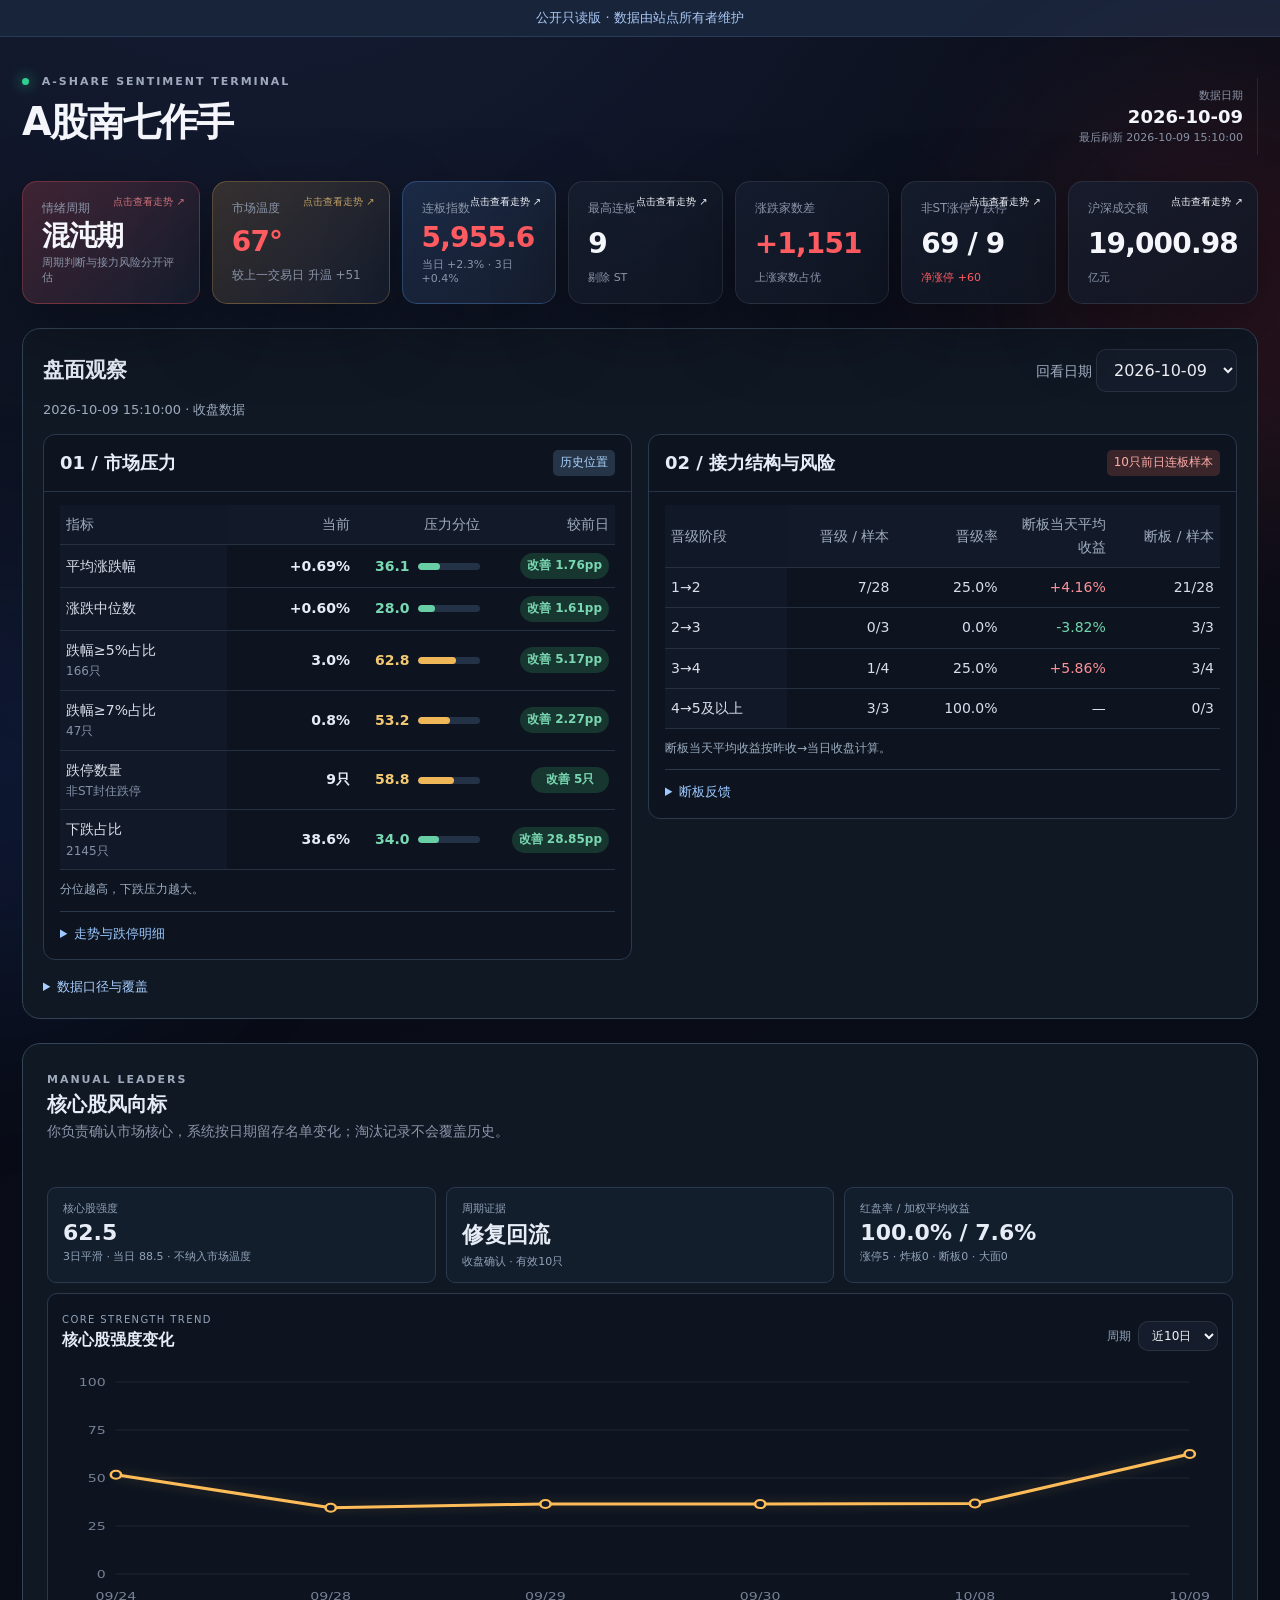
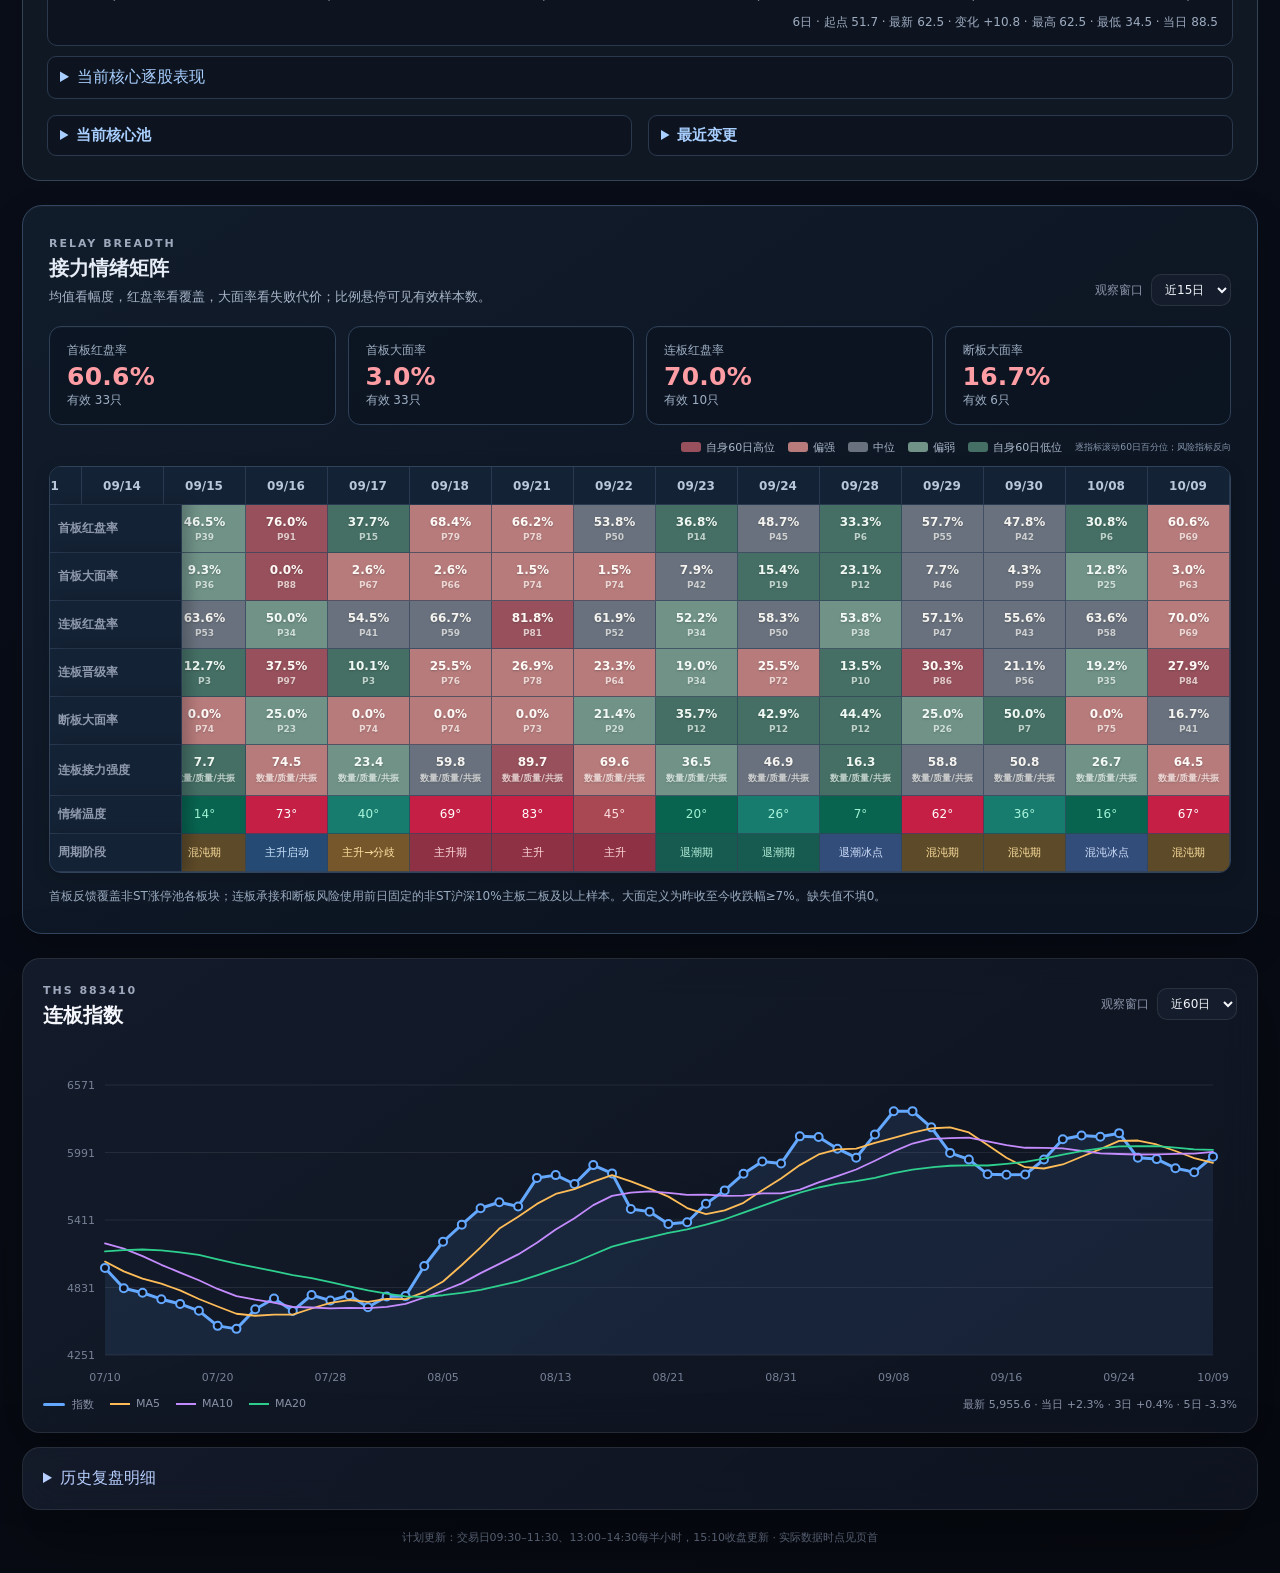
==== commit afb2ab51: "Update dashboard 2026-10-10 16:10:56" ====
--- a/index.html
+++ b/index.html
@@ -143,7 +143,7 @@
       <div class="chart-foot"><span><i class="legend-line multiboard-legend"></i>指数 · MA5 · MA10 · MA20</span><span id="multiBoardChartSummary">—</span></div>
     </section>
   </div>
-  <script src="app.js?v=20261010-morandi-percentile1"></script>
+  <script src="app.js?v=20261010-relay-backfill1"></script>
 <script src="environment.js?v=20260926-relay-autoload1"></script><script src="public-readonly.js?v=1"></script>
 </body>
 </html>
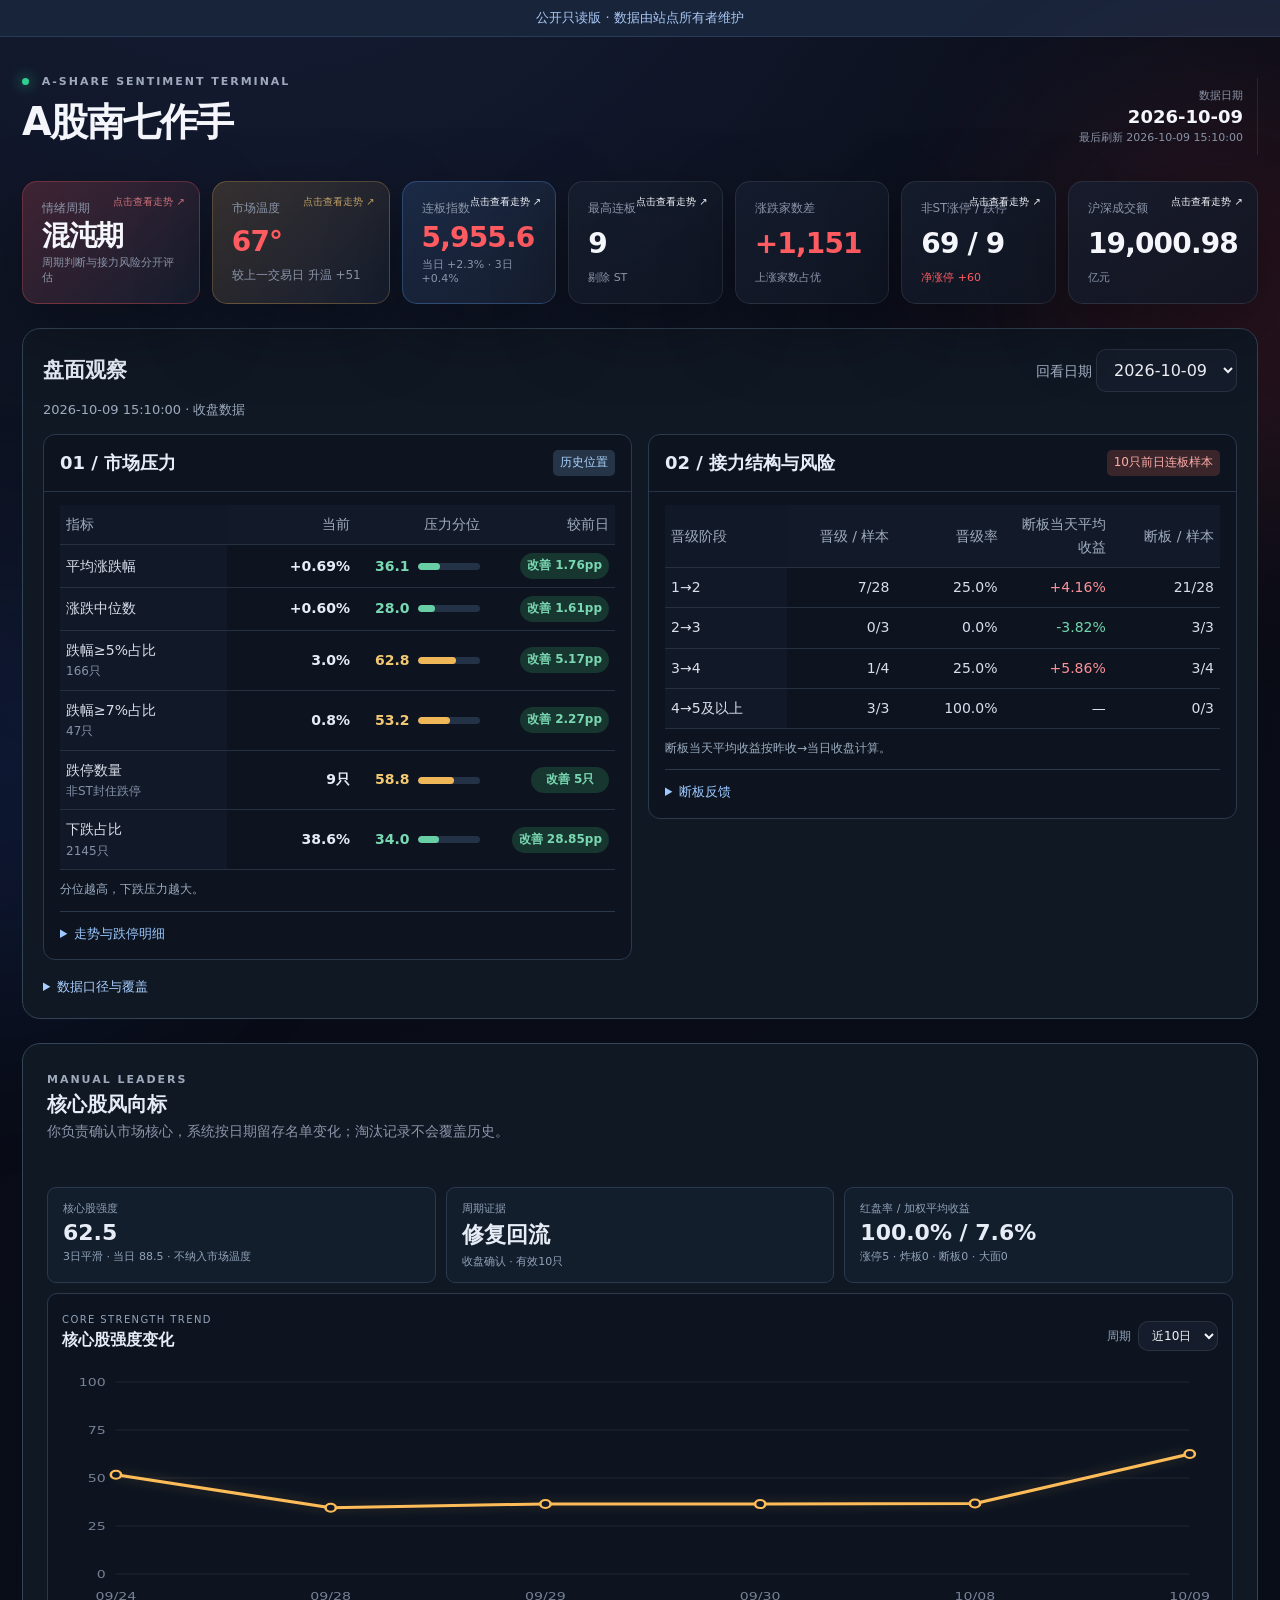
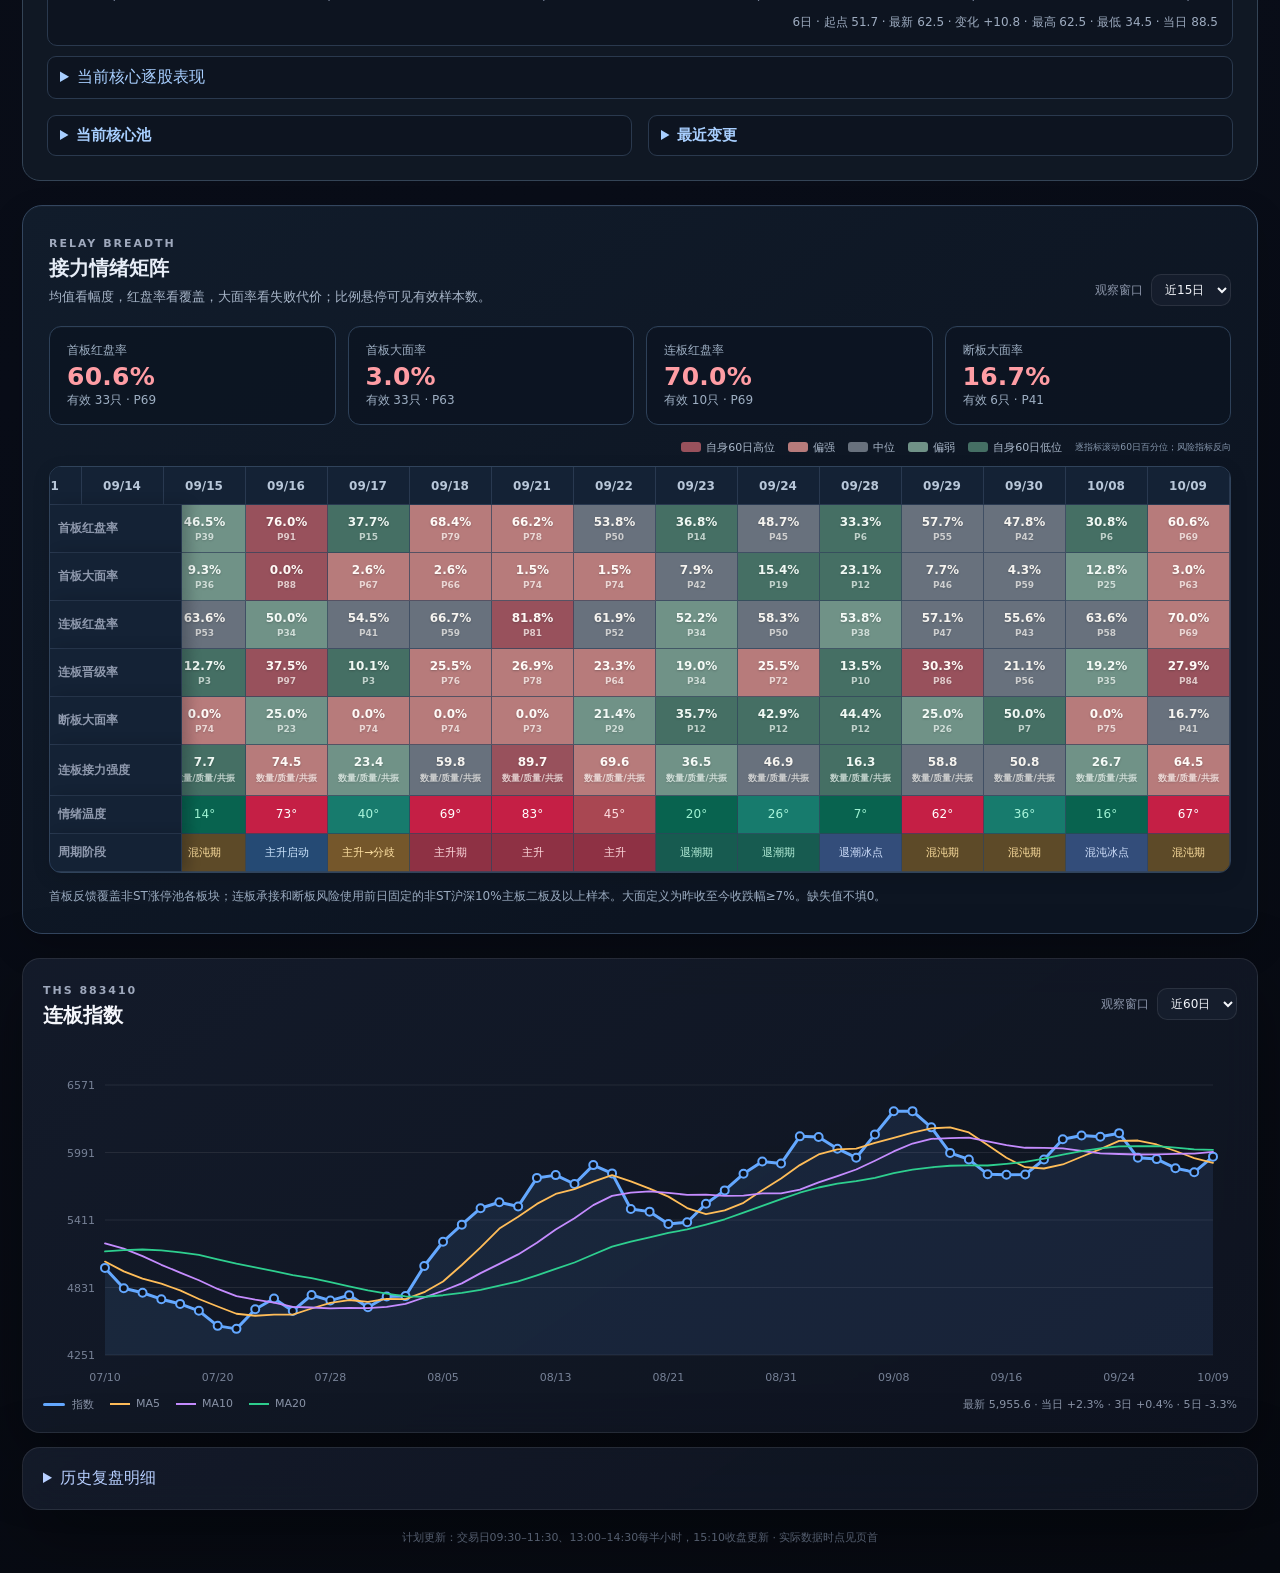
==== commit e44479d0: "Update dashboard 2026-10-10 16:14:32" ====
--- a/index.html
+++ b/index.html
@@ -143,7 +143,7 @@
       <div class="chart-foot"><span><i class="legend-line multiboard-legend"></i>指数 · MA5 · MA10 · MA20</span><span id="multiBoardChartSummary">—</span></div>
     </section>
   </div>
-  <script src="app.js?v=20261010-relay-backfill1"></script>
+  <script src="app.js?v=20261010-relay-snapshot-rank1"></script>
 <script src="environment.js?v=20260926-relay-autoload1"></script><script src="public-readonly.js?v=1"></script>
 </body>
 </html>
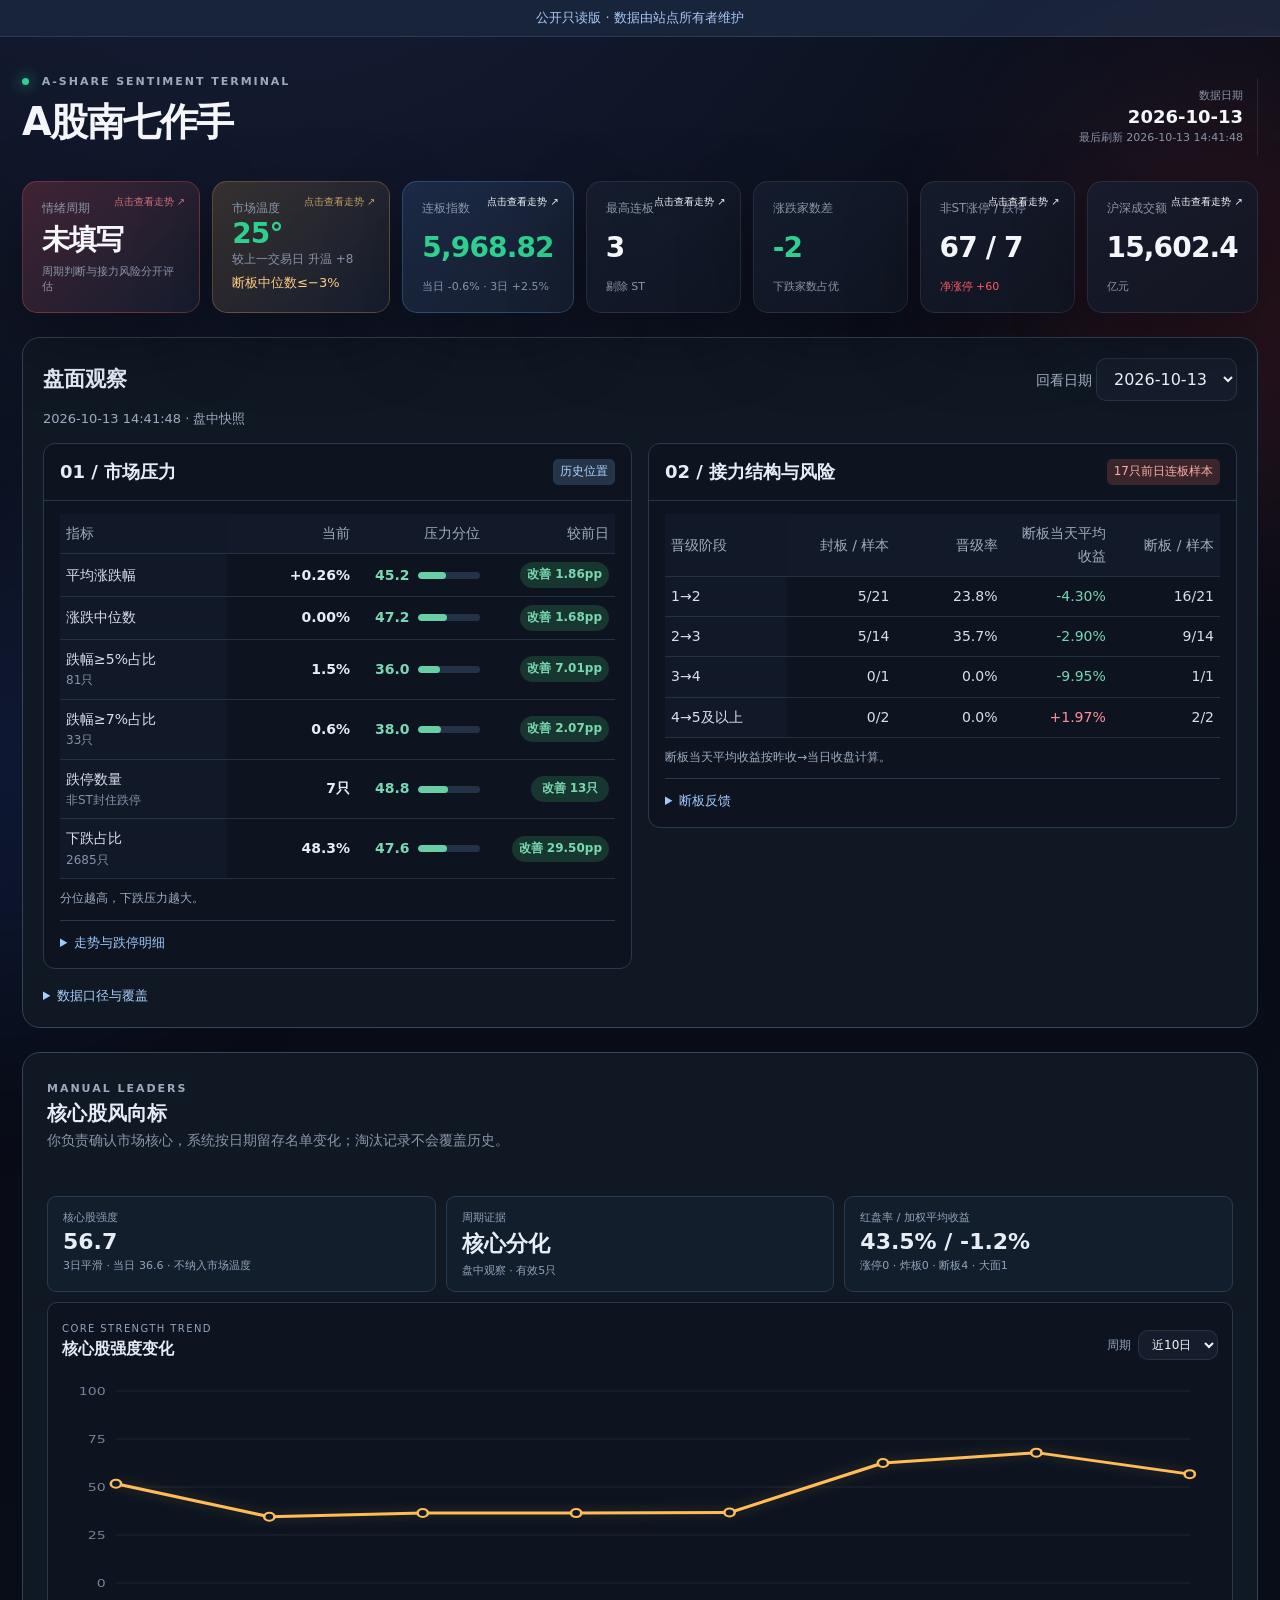
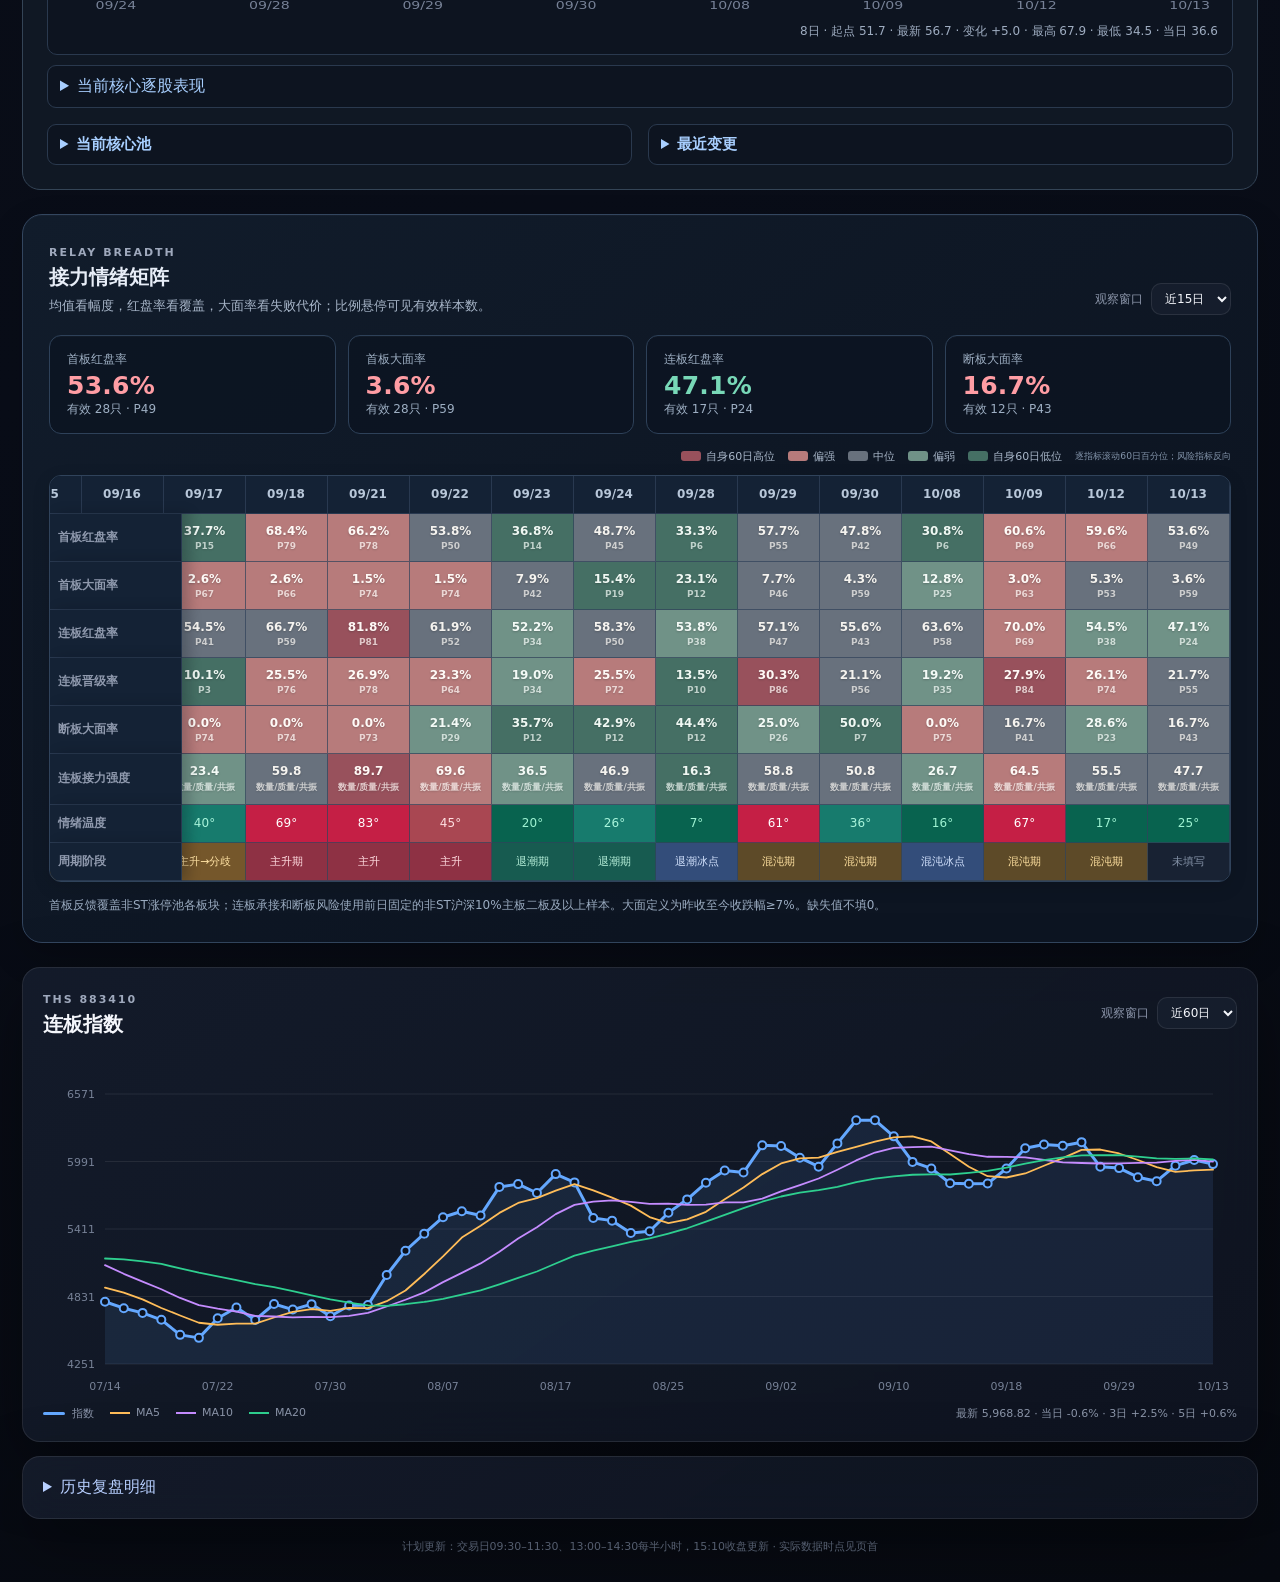
==== commit 3203653c: "Update dashboard 2026-10-13" ====
--- a/index.html
+++ b/index.html
@@ -1,40 +1,40 @@
-<!doctype html>
-<html lang="zh-CN">
-<head>
-  <meta charset="utf-8">
-  <meta name="viewport" content="width=device-width,initial-scale=1">
-  <title>A股南七作手</title>
-  <link rel="stylesheet" href="styles.css?v=20260912-compact-table2">
-<link rel="stylesheet" href="environment.css?v=20261010-morandi-percentile1">  <link rel="stylesheet" href="public-readonly.css?v=1">
-</head>
-<body>
-  <div class="ambient ambient-a"></div><div class="ambient ambient-b"></div>
-  <main class="shell">
-    <header class="topbar">
-      <div>
-        <div class="eyebrow"><span class="live-dot"></span> A-SHARE SENTIMENT TERMINAL</div>
-        <h1>A股南七作手</h1>
-      </div>
-      <div class="top-actions">
-        <div class="update-meta"><span>数据日期</span><strong id="tradeDate">—</strong><small id="updateTime">等待数据</small></div>
-        <button id="reloadBtn" type="button">立即更新</button>
-      </div>
-    </header>
-
-    <section class="hero-grid" aria-label="市场核心指标">
-      <button id="breadthCard" type="button" hidden><span>市场广度</span><strong id="breadth">—</strong><small id="breadthSub">上涨占比</small></button>
-      <button id="phaseCard" class="metric featured drilldown-card" type="button" aria-controls="phaseModal" aria-expanded="false"><span>情绪周期</span><strong id="phase">—</strong><small id="phaseHint"></small></button>
-      <button id="temperatureCard" class="metric temperature-card drilldown-card" type="button" aria-controls="temperatureModal" aria-expanded="false"><span>市场温度</span><strong id="temperature">—</strong><small id="temperatureSub">等待计算</small></button>
-      <button id="multiBoardCard" class="metric multiboard-card drilldown-card" type="button" aria-controls="multiBoardModal" aria-expanded="false"><span>连板指数</span><strong id="multiBoardValue">—</strong><small id="multiBoardSub">同花顺 883410</small></button>
-      <button id="heightCard" class="metric drilldown-card" type="button" aria-controls="heightModal" aria-expanded="false"><span>最高连板</span><strong id="height">—</strong><small>剔除 ST</small></button>
-      <article class="metric"><span>涨跌家数差</span><strong id="diff">—</strong><small id="diffSub">—</small></article>
-      <button id="limitsCard" class="metric drilldown-card" type="button" aria-controls="metricModal" aria-expanded="false"><span>非ST涨停 / 跌停</span><strong id="limits">—</strong><small id="limitDiff">—</small></button>
-      <button id="turnoverCard" class="metric drilldown-card" type="button" aria-controls="metricModal" aria-expanded="false"><span>沪深成交额</span><strong id="turnover">—</strong><small>亿元</small></button>
-    </section>
-
-    
-
-    <section id="environment-panel" class="env-panel" aria-label="空仓与修复证据"><div class="env-heading"><div><h2>盘面观察</h2></div><label>回看日期 <select id="env-date"></select></label></div><div class="env-context" id="env-context"></div><div class="env-grid" id="env-cards"></div><details class="env-method"><summary>数据口径与覆盖</summary><div id="coverage-detail"></div><p>接力温度V2自2026-08-25起使用完整逐股名单；更早日期缺少同口径名单，保留历史温度V1，并在温度图提示中标明版本。两段适合分别观察方向和拐点，不直接比较绝对温度。</p><p>压力分位使用所选日之前250个交易日，不含当日。广度回建采用当前沪深北股票名单与前复权日线，存在退市遗漏、历史成分偏差；未获得报价的股票不填零。V2接力样本固定为前一交易日非ST沪深10%主板二板及以上股票，包含次日失败者；高位暂定义为4板及以上。</p><p>2026-08-25以前的“连板率”为当日连板数÷昨日涨停数的总量近似，只用于展示，不参与V1温度和周期判断。旧周期使用市场广度、涨跌停、炸板率、最高板和连板数量；恢复与主升分别要求连续改善和后续确认。</p><p>“连板日内中位”为固定样本今开→今收的中位数，用于识别承接和高开低走；“连板断板中位”为其中未续板股票昨收→今收的中位数，用于衡量接错后的代价。算术均值不参与V2核心评分。逐股数据不足60个有效交易日时使用绝对阈值，暂不使用短样本历史分位。</p><p>D日为收盘确认的连板终止日；D+1、D+2相对D日收盘累计计算，尚未发生的结果不展示。盘中仅记录暂未封板，不形成当日断板批次。收益是样本价格变化，不是实际打板收益。周期V3：有完整接力数据时与温度共用模型分，单独断板亏损不否决修复观察；修复确认要求连续改善与承接，风险独立展示。盘中判断未确认。规则仍需随实盘样本积累继续验证。</p><p>所有时间为北京时间。非交易日、行情日期未切换时跳过更新；上游延迟或失败会保留上一完整版本。</p></details></section>
+<!doctype html>
+<html lang="zh-CN">
+<head>
+  <meta charset="utf-8">
+  <meta name="viewport" content="width=device-width,initial-scale=1">
+  <title>A股南七作手</title>
+  <link rel="stylesheet" href="styles.css?v=20261010-review-signals2">
+<link rel="stylesheet" href="environment.css?v=20261010-morandi-percentile1">  <link rel="stylesheet" href="public-readonly.css?v=1">
+</head>
+<body>
+  <div class="ambient ambient-a"></div><div class="ambient ambient-b"></div>
+  <main class="shell">
+    <header class="topbar">
+      <div>
+        <div class="eyebrow"><span class="live-dot"></span> A-SHARE SENTIMENT TERMINAL</div>
+        <h1>A股南七作手</h1>
+      </div>
+      <div class="top-actions">
+        <div class="update-meta"><span>数据日期</span><strong id="tradeDate">—</strong><small id="updateTime">等待数据</small></div>
+        <button id="reloadBtn" type="button">立即更新</button>
+      </div>
+    </header>
+
+    <section class="hero-grid" aria-label="市场核心指标">
+      <button id="breadthCard" type="button" hidden><span>市场广度</span><strong id="breadth">—</strong><small id="breadthSub">上涨占比</small></button>
+      <button id="phaseCard" class="metric featured drilldown-card" type="button" aria-controls="phaseModal" aria-expanded="false"><span>情绪周期</span><strong id="phase">—</strong><small id="phaseHint"></small></button>
+      <button id="temperatureCard" class="metric temperature-card drilldown-card" type="button" aria-controls="temperatureModal" aria-expanded="false"><span>市场温度</span><strong id="temperature">—</strong><small id="temperatureSub">等待计算</small></button>
+      <button id="multiBoardCard" class="metric multiboard-card drilldown-card" type="button" aria-controls="multiBoardModal" aria-expanded="false"><span>连板指数</span><strong id="multiBoardValue">—</strong><small id="multiBoardSub">同花顺 883410</small></button>
+      <button id="heightCard" class="metric drilldown-card" type="button" aria-controls="heightModal" aria-expanded="false"><span>最高连板</span><strong id="height">—</strong><small>剔除 ST</small></button>
+      <article class="metric"><span>涨跌家数差</span><strong id="diff">—</strong><small id="diffSub">—</small></article>
+      <button id="limitsCard" class="metric drilldown-card" type="button" aria-controls="metricModal" aria-expanded="false"><span>非ST涨停 / 跌停</span><strong id="limits">—</strong><small id="limitDiff">—</small></button>
+      <button id="turnoverCard" class="metric drilldown-card" type="button" aria-controls="metricModal" aria-expanded="false"><span>沪深成交额</span><strong id="turnover">—</strong><small>亿元</small></button>
+    </section>
+
+    
+
+    <section id="environment-panel" class="env-panel" aria-label="空仓与修复证据"><div class="env-heading"><div><h2>盘面观察</h2></div><label>回看日期 <select id="env-date"></select></label></div><div class="env-context" id="env-context"></div><div class="env-grid" id="env-cards"></div><details class="env-method"><summary>数据口径与覆盖</summary><div id="coverage-detail"></div><p>接力温度V2自2026-08-25起使用完整逐股名单；更早日期缺少同口径名单，保留历史温度V1，并在温度图提示中标明版本。两段适合分别观察方向和拐点，不直接比较绝对温度。</p><p>压力分位使用所选日之前250个交易日，不含当日。广度回建采用当前沪深北股票名单与前复权日线，存在退市遗漏、历史成分偏差；未获得报价的股票不填零。V2接力样本固定为前一交易日非ST沪深10%主板二板及以上股票，包含次日失败者；高位暂定义为4板及以上。</p><p>2026-08-25以前的“连板率”为当日连板数÷昨日涨停数的总量近似，只用于展示，不参与V1温度和周期判断。旧周期使用市场广度、涨跌停、炸板率、最高板和连板数量；恢复与主升分别要求连续改善和后续确认。</p><p>“连板日内中位”为固定样本今开→今收的中位数，用于识别承接和高开低走；“连板断板中位”为其中未续板股票昨收→今收的中位数，用于衡量接错后的代价。算术均值不参与V2核心评分。逐股数据不足60个有效交易日时使用绝对阈值，暂不使用短样本历史分位。</p><p>D日为收盘确认的连板终止日；D+1、D+2相对D日收盘累计计算，尚未发生的结果不展示。盘中仅记录暂未封板，不形成当日断板批次。收益是样本价格变化，不是实际打板收益。周期V3：有完整接力数据时与温度共用模型分，单独断板亏损不否决修复观察；修复确认要求连续改善与承接，风险独立展示。盘中判断未确认。规则仍需随实盘样本积累继续验证。</p><p>所有时间为北京时间。非交易日、行情日期未切换时跳过更新；上游延迟或失败会保留上一完整版本。</p></details></section>
     <section class="core-panel" aria-labelledby="corePoolTitle">
       <div class="section-head"><div><span class="section-kicker">MANUAL LEADERS</span><h2 id="corePoolTitle">核心股风向标</h2><p>你负责确认市场核心，系统按日期留存名单变化；淘汰记录不会覆盖历史。</p></div></div>
       <form id="coreStockForm" class="core-form">
@@ -46,7 +46,7 @@
       </form>
       <div id="coreFormStatus" class="core-form-status" aria-live="polite"></div>
       <div id="coreAnalysis" class="core-analysis"><p class="core-empty">等待核心股行情分析</p></div>
-      <div class="core-columns"><details class="core-fold"><summary>当前核心池</summary><div id="coreActivePool" class="core-list"></div></details><details class="core-fold"><summary>最近变更</summary><div id="coreRecentEntries" class="core-list"></div></details></div>
+      <div class="core-columns"><details class="core-fold"><summary>当前核心池</summary><div id="coreActivePool" class="core-list"></div></details><details class="core-fold"><summary>最近变更</summary><div id="coreRecentEntries" class="core-list"></div></details></div>
     </section>
     <section class="relay-panel" aria-labelledby="relayMatrixTitle">
       <div class="section-head">
@@ -58,92 +58,92 @@
       <div class="relay-matrix-wrap"><table class="relay-matrix"><thead id="relayMatrixHead"></thead><tbody id="relayMatrixBody"></tbody></table></div>
       <p class="relay-note">首板反馈覆盖非ST涨停池各板块；连板承接和断板风险使用前日固定的非ST沪深10%主板二板及以上样本。大面定义为昨收至今收跌幅≥7%。缺失值不填0。</p>
     </section>
-    <section class="chart-panel">
-      <div class="section-head">
-        <div><span class="section-kicker">THS 883410</span><h2>连板指数</h2></div>
-        <label>观察窗口<select id="multiBoardOverviewPeriod"><option value="20">近20日</option><option value="40">近40日</option><option value="60" selected>近60日</option><option value="90">近90日</option><option value="all">全部</option></select></label>
-      </div>
-      <div id="multiBoardOverviewChart" class="chart" role="img" aria-label="连板指数折线图"></div>
-      <div class="chart-foot multiboard-foot"><span><i class="legend-line multiboard-legend"></i>指数</span><span><i class="ma-key ma5"></i>MA5</span><span><i class="ma-key ma10"></i>MA10</span><span><i class="ma-key ma20"></i>MA20</span><span id="multiBoardOverviewSummary">—</span></div>
-    </section>
-    <details class="table-panel" style="padding:20px"><summary style="cursor:pointer;font-size:16px;color:#b7cfff">历史复盘明细</summary>
-      <div class="section-head">
-        <div><span class="section-kicker">DAILY REVIEW</span><h2>每日复盘明细</h2></div>
-        <div class="legend"><span><i class="heat up"></i>情绪偏强</span><span><i class="heat flat"></i>均衡</span><span><i class="heat down"></i>情绪偏弱</span></div>
-      </div>
-      <div class="table-wrap">
-        <table>
-          <thead><tr><th>日期</th><th>温度</th><th>上涨</th><th>下跌</th><th>涨跌差</th><th>市场广度</th><th>涨停</th><th>跌停</th><th>涨跌停差</th><th>炸板率</th><th>2板+</th><th>连板率</th><th>昨连板日内中位</th><th>连板断板跌≥7%</th><th>连板断板中位</th><th>周期</th></tr></thead>
-          <tbody id="reviewBody"></tbody>
-        </table>
-      </div>
-    </details>
-<footer>计划更新：交易日09:30–11:30、13:00–14:30每半小时，15:10收盘更新 · 实际数据时点见页首</footer>
-  </main>
-  <div id="heightModal" class="temperature-modal" hidden>
-    <section class="temperature-dialog" role="dialog" aria-modal="true" aria-labelledby="heightModalTitle">
-      <div class="section-head temperature-dialog-head">
-        <div><span class="section-kicker">HEIGHT TREND</span><h2 id="heightModalTitle">每日最高连板</h2></div>
-        <div class="temperature-dialog-actions"><label>观察窗口<select id="period"><option value="20">近20日</option><option value="40">近40日</option><option value="60">近60日</option><option value="90">近90日</option><option value="all">全部</option></select></label><button id="heightModalClose" class="modal-close" type="button" aria-label="关闭最高连板走势">×</button></div>
-      </div>
-      <div id="chart" class="chart temperature-chart" role="img" aria-label="每日最高连板折线图"></div>
-      <div class="chart-foot"><span><i class="legend-line"></i>最高连板</span><span id="chartSummary">—</span></div>
-    </section>
-  </div>
-  <div id="temperatureModal" class="temperature-modal" hidden>
-    <section class="temperature-dialog" role="dialog" aria-modal="true" aria-labelledby="temperatureModalTitle">
-      <div class="section-head temperature-dialog-head">
-        <div><span class="section-kicker">SENTIMENT TEMPERATURE</span><h2 id="temperatureModalTitle">每日市场温度</h2></div>
-        <div class="temperature-dialog-actions">
-          <label>观察窗口<select id="temperaturePeriod"><option value="20">近20日</option><option value="40">近40日</option><option value="60">近60日</option><option value="90">近90日</option><option value="all">全部</option></select></label>
-          <button id="temperatureModalClose" class="modal-close" type="button" aria-label="关闭温度走势">×</button>
-        </div>
-      </div>
-      <div id="temperatureChart" class="chart temperature-chart" role="img" aria-label="每日市场温度折线图"></div>
-      <div class="chart-foot"><span><i class="legend-line temperature-legend"></i>情绪温度</span><span id="temperatureChartSummary">—</span></div>
-      <div id="temperatureBreakdown" class="temperature-breakdown">等待分项计算</div>
-    </section>
-  </div>
-  <div id="phaseModal" class="temperature-modal" hidden>
-    <section class="temperature-dialog" role="dialog" aria-modal="true" aria-labelledby="phaseModalTitle">
-      <div class="section-head temperature-dialog-head">
-        <div><span class="section-kicker">SENTIMENT CYCLE</span><h2 id="phaseModalTitle">每日情绪周期</h2></div>
-        <div class="temperature-dialog-actions">
-          <label>观察窗口<select id="phasePeriod"><option value="20">近20日</option><option value="40">近40日</option><option value="60">近60日</option><option value="90">近90日</option><option value="all">全部</option></select></label>
-          <label>选择日期<select id="phaseDate"></select></label>
-          <label>人工周期<select id="phaseChoice"><option value="">未填写</option><option>主升期</option><option>高位分歧</option><option>退潮期</option><option>退潮冰点</option><option>混沌期</option><option>混沌冰点</option><option>主升启动</option><option>主升→分歧</option><option>主升</option></select></label>
-          <button id="phaseSave" type="button">保存</button>
-          <button id="phaseModalClose" class="modal-close" type="button" aria-label="关闭情绪周期走势">×</button>
-        </div>
-      </div>
-      <div id="phaseChart" class="chart temperature-chart" role="img" aria-label="每日情绪周期走势图"></div>
-      <div class="chart-foot"><span><i class="legend-line phase-legend"></i>情绪周期轨迹</span><span id="phaseChartSummary">—</span></div>
-    </section>
-  </div>
-  <div id="metricModal" class="temperature-modal" hidden>
-    <section class="temperature-dialog" role="dialog" aria-modal="true" aria-labelledby="metricModalTitle">
-      <div class="section-head temperature-dialog-head">
-        <div><span id="metricModalKicker" class="section-kicker">MARKET TREND</span><h2 id="metricModalTitle">指标走势</h2></div>
-        <div class="temperature-dialog-actions">
-          <label>观察窗口<select id="metricPeriod"><option value="20">近20日</option><option value="40">近40日</option><option value="60">近60日</option><option value="90">近90日</option><option value="all">全部</option></select></label>
-          <button id="metricModalClose" class="modal-close" type="button" aria-label="关闭指标走势">×</button>
-        </div>
-      </div>
-      <div id="metricChart" class="chart temperature-chart" role="img" aria-label="每日指标走势图"></div>
-      <div class="chart-foot"><span id="metricChartLegend"></span><span id="metricChartSummary">—</span></div>
-    </section>
-  </div>
-  <div id="multiBoardModal" class="temperature-modal" hidden>
-    <section class="temperature-dialog" role="dialog" aria-modal="true" aria-labelledby="multiBoardModalTitle">
-      <div class="section-head temperature-dialog-head">
-        <div><span class="section-kicker">THS 883410</span><h2 id="multiBoardModalTitle">连板指数</h2></div>
-        <div class="temperature-dialog-actions"><label>观察窗口<select id="multiBoardPeriod"><option value="20">近20日</option><option value="40">近40日</option><option value="60" selected>近60日</option><option value="90">近90日</option><option value="all">全部</option></select></label><button id="multiBoardModalClose" class="modal-close" type="button" aria-label="关闭连板指数走势">×</button></div>
-      </div>
-      <div id="multiBoardChart" class="chart temperature-chart" role="img" aria-label="连板指数折线图"></div>
-      <div class="chart-foot"><span><i class="legend-line multiboard-legend"></i>指数 · MA5 · MA10 · MA20</span><span id="multiBoardChartSummary">—</span></div>
-    </section>
-  </div>
-  <script src="app.js?v=20261010-relay-snapshot-rank1"></script>
-<script src="environment.js?v=20260926-relay-autoload1"></script><script src="public-readonly.js?v=1"></script>
+    <section class="chart-panel">
+      <div class="section-head">
+        <div><span class="section-kicker">THS 883410</span><h2>连板指数</h2></div>
+        <label>观察窗口<select id="multiBoardOverviewPeriod"><option value="20">近20日</option><option value="40">近40日</option><option value="60" selected>近60日</option><option value="90">近90日</option><option value="all">全部</option></select></label>
+      </div>
+      <div id="multiBoardOverviewChart" class="chart" role="img" aria-label="连板指数折线图"></div>
+      <div class="chart-foot multiboard-foot"><span><i class="legend-line multiboard-legend"></i>指数</span><span><i class="ma-key ma5"></i>MA5</span><span><i class="ma-key ma10"></i>MA10</span><span><i class="ma-key ma20"></i>MA20</span><span id="multiBoardOverviewSummary">—</span></div>
+    </section>
+    <details class="table-panel" style="padding:20px"><summary style="cursor:pointer;font-size:16px;color:#b7cfff">历史复盘明细</summary>
+      <div class="section-head">
+        <div><span class="section-kicker">DAILY REVIEW</span><h2>每日复盘明细</h2></div>
+        <div class="legend"><span><i class="heat up"></i>情绪偏强</span><span><i class="heat flat"></i>均衡</span><span><i class="heat down"></i>情绪偏弱</span></div>
+      </div>
+      <div class="table-wrap">
+        <table>
+          <thead><tr><th>日期</th><th>温度</th><th>上涨</th><th>下跌</th><th>涨跌差</th><th>市场广度</th><th>涨停</th><th>跌停</th><th>涨跌停差</th><th>炸板率</th><th>2板+</th><th>连板率</th><th>昨连板日内中位</th><th>连板断板跌≥7%</th><th>连板断板中位</th><th>周期</th></tr></thead>
+          <tbody id="reviewBody"></tbody>
+        </table>
+      </div>
+    </details>
+<footer>计划更新：交易日09:30–11:30、13:00–14:30每半小时，15:10收盘更新 · 实际数据时点见页首</footer>
+  </main>
+  <div id="heightModal" class="temperature-modal" hidden>
+    <section class="temperature-dialog" role="dialog" aria-modal="true" aria-labelledby="heightModalTitle">
+      <div class="section-head temperature-dialog-head">
+        <div><span class="section-kicker">HEIGHT TREND</span><h2 id="heightModalTitle">每日最高连板</h2></div>
+        <div class="temperature-dialog-actions"><label>观察窗口<select id="period"><option value="20">近20日</option><option value="40">近40日</option><option value="60">近60日</option><option value="90">近90日</option><option value="all">全部</option></select></label><button id="heightModalClose" class="modal-close" type="button" aria-label="关闭最高连板走势">×</button></div>
+      </div>
+      <div id="chart" class="chart temperature-chart" role="img" aria-label="每日最高连板折线图"></div>
+      <div class="chart-foot"><span><i class="legend-line"></i>最高连板</span><span id="chartSummary">—</span></div>
+    </section>
+  </div>
+  <div id="temperatureModal" class="temperature-modal" hidden>
+    <section class="temperature-dialog" role="dialog" aria-modal="true" aria-labelledby="temperatureModalTitle">
+      <div class="section-head temperature-dialog-head">
+        <div><span class="section-kicker">SENTIMENT TEMPERATURE</span><h2 id="temperatureModalTitle">每日市场温度</h2></div>
+        <div class="temperature-dialog-actions">
+          <label>观察窗口<select id="temperaturePeriod"><option value="20">近20日</option><option value="40">近40日</option><option value="60">近60日</option><option value="90">近90日</option><option value="all">全部</option></select></label>
+          <button id="temperatureModalClose" class="modal-close" type="button" aria-label="关闭温度走势">×</button>
+        </div>
+      </div>
+      <div id="temperatureChart" class="chart temperature-chart" role="img" aria-label="每日市场温度折线图"></div>
+      <div class="chart-foot"><span><i class="legend-line temperature-legend"></i>情绪温度</span><span id="temperatureChartSummary">—</span></div>
+      <div id="temperatureBreakdown" class="temperature-breakdown">等待分项计算</div>
+    </section>
+  </div>
+  <div id="phaseModal" class="temperature-modal" hidden>
+    <section class="temperature-dialog" role="dialog" aria-modal="true" aria-labelledby="phaseModalTitle">
+      <div class="section-head temperature-dialog-head">
+        <div><span class="section-kicker">SENTIMENT CYCLE</span><h2 id="phaseModalTitle">每日情绪周期</h2></div>
+        <div class="temperature-dialog-actions">
+          <label>观察窗口<select id="phasePeriod"><option value="20">近20日</option><option value="40">近40日</option><option value="60">近60日</option><option value="90">近90日</option><option value="all">全部</option></select></label>
+          <label>选择日期<select id="phaseDate"></select></label>
+          <label>人工周期<select id="phaseChoice"><option value="">未填写</option><option>主升期</option><option>高位分歧</option><option>退潮期</option><option>退潮冰点</option><option>混沌期</option><option>混沌冰点</option><option>主升启动</option><option>主升→分歧</option><option>主升</option></select></label>
+          <button id="phaseSave" type="button">保存</button>
+          <button id="phaseModalClose" class="modal-close" type="button" aria-label="关闭情绪周期走势">×</button>
+        </div>
+      </div>
+      <div id="phaseChart" class="chart temperature-chart" role="img" aria-label="每日情绪周期走势图"></div>
+      <div class="chart-foot"><span><i class="legend-line phase-legend"></i>情绪周期轨迹</span><span id="phaseChartSummary">—</span></div>
+    </section>
+  </div>
+  <div id="metricModal" class="temperature-modal" hidden>
+    <section class="temperature-dialog" role="dialog" aria-modal="true" aria-labelledby="metricModalTitle">
+      <div class="section-head temperature-dialog-head">
+        <div><span id="metricModalKicker" class="section-kicker">MARKET TREND</span><h2 id="metricModalTitle">指标走势</h2></div>
+        <div class="temperature-dialog-actions">
+          <label>观察窗口<select id="metricPeriod"><option value="20">近20日</option><option value="40">近40日</option><option value="60">近60日</option><option value="90">近90日</option><option value="all">全部</option></select></label>
+          <button id="metricModalClose" class="modal-close" type="button" aria-label="关闭指标走势">×</button>
+        </div>
+      </div>
+      <div id="metricChart" class="chart temperature-chart" role="img" aria-label="每日指标走势图"></div>
+      <div class="chart-foot"><span id="metricChartLegend"></span><span id="metricChartSummary">—</span></div>
+    </section>
+  </div>
+  <div id="multiBoardModal" class="temperature-modal" hidden>
+    <section class="temperature-dialog" role="dialog" aria-modal="true" aria-labelledby="multiBoardModalTitle">
+      <div class="section-head temperature-dialog-head">
+        <div><span class="section-kicker">THS 883410</span><h2 id="multiBoardModalTitle">连板指数</h2></div>
+        <div class="temperature-dialog-actions"><label>观察窗口<select id="multiBoardPeriod"><option value="20">近20日</option><option value="40">近40日</option><option value="60" selected>近60日</option><option value="90">近90日</option><option value="all">全部</option></select></label><button id="multiBoardModalClose" class="modal-close" type="button" aria-label="关闭连板指数走势">×</button></div>
+      </div>
+      <div id="multiBoardChart" class="chart temperature-chart" role="img" aria-label="连板指数折线图"></div>
+      <div class="chart-foot"><span><i class="legend-line multiboard-legend"></i>指数 · MA5 · MA10 · MA20</span><span id="multiBoardChartSummary">—</span></div>
+    </section>
+  </div>
+  <script src="app.js?v=20261010-review-signals3"></script>
+<script src="environment.js?v=20260926-relay-autoload1"></script><script src="public-readonly.js?v=1"></script>
 </body>
-</html>
+</html>
--- a/styles.css
+++ b/styles.css
@@ -27,3 +27,4 @@
 .metric-trend{fill:none;stroke-width:3;stroke-linejoin:round;stroke-linecap:round;filter:drop-shadow(0 0 6px rgba(100,168,255,.18))}.metric-point{fill:#0c111d;stroke-width:2}.metric-point:hover,.metric-point:focus{fill:#fff;outline:none}.metric-point-label{font-size:11px;font-weight:700;paint-order:stroke;stroke:#111827;stroke-width:4px;stroke-linejoin:round}.metric-tooltip strong{color:#a9caff}.metric-tooltip em{color:#dfe5f1}.metric-legend-item{display:inline-flex;align-items:center;margin-right:15px}.metric-legend-item i{width:22px;height:3px;border-radius:3px;margin-right:7px}
 .temperature-breakdown{margin-top:13px;padding:10px 12px;border:1px solid rgba(255,189,89,.13);border-radius:10px;background:rgba(255,189,89,.045);color:#aeb8ca;font-size:11px;text-align:center;letter-spacing:.01em}
 .phase-主升期,.phase-主升{color:#ffdce0;background:rgba(190,58,82,.28)}.phase-主升启动{color:#cfe7ff;background:rgba(55,113,177,.3)}.phase-高位分歧,.phase-主升→分歧{color:#ffe2a3;background:rgba(160,111,37,.3)}.phase-混沌期,.phase-混沌\ ·\ 修复观察{color:#ffe1a0;background:rgba(128,96,32,.3)}.phase-退潮期{color:#b9f2dc;background:rgba(26,122,103,.3)}.phase-退潮冰点,.phase-混沌冰点{color:#d5e4ff;background:rgba(65,95,151,.35)}.phase-未填写{color:#94a1b5;background:rgba(80,96,120,.22)}
+.review-signal-good{color:#ff9da7!important;background:#5d2939!important;border-radius:6px;font-weight:750}.review-signal-neutral{color:#e4e8ed!important;background:#465363!important;border-radius:6px;font-weight:700}.review-signal-bad{color:#82e4c1!important;background:#145846!important;border-radius:6px;font-weight:750}
--- a/environment.css
+++ b/environment.css
@@ -1,7 +1,7 @@
-.env-panel{margin:24px 0;padding:24px;background:#101824;border:1px solid #344456;border-radius:18px;color:#e7edf7;font-size:16px;line-height:1.65}.env-heading{display:flex;justify-content:space-between;align-items:center;gap:16px}.env-heading h2{margin:4px 0;font-size:25px}.env-heading label{font-size:14px;color:#a7b5c9}.env-heading select{font-size:16px}.env-context{color:#9dabbe;font-size:14px;margin:12px 0}.env-grid{display:grid;grid-template-columns:1fr 1fr;gap:18px}.env-card{background:#0d1420;border:1px solid #2a394e;border-radius:12px;overflow:hidden}.env-card-head{padding:18px 20px;display:flex;justify-content:space-between;align-items:flex-start;gap:12px;border-bottom:1px solid #263245}.env-card-head h3{font-size:20px;margin:0}.env-card-head p{font-size:14px;color:#a1aec1;margin:4px 0}.env-pill{display:inline-block;border-radius:5px;padding:4px 9px;font-size:14px;white-space:nowrap;background:#253447;color:#acd4ff}.env-pill.bad{background:#3a262a;color:#ffaca8}.env-pill.good{background:#193c33;color:#8cd8b9}.env-card-body{padding:18px 20px}.env-card table{width:100%;border-collapse:collapse;font-size:14px;white-space:nowrap}.env-card th{color:#9facbe;font-weight:normal}.env-card th,.env-card td{padding:11px 8px;text-align:right;border-bottom:1px solid #253041;position:static}.env-card th:first-child,.env-card td:first-child{text-align:left}.env-card td small{display:block;font-size:12px;color:#8493a9}.env-scroll{overflow-x:auto}.env-card tbody tr:hover{background:#152031}.env-muted{font-size:14px;color:#a1aec1}.env-note{border-left:3px solid #6aa7e8;padding-left:11px;margin:16px 0 3px;font-size:14px;color:#c5d3e5}.env-statrow{display:grid;grid-template-columns:repeat(3,1fr);gap:9px;margin-bottom:16px}.env-stat{padding:12px;background:#172233;border-radius:6px}.env-stat span{font-size:13px;color:#a8b7ca}.env-stat b{display:block;font-size:24px;font-variant-numeric:tabular-nums}.env-stat small{font-size:12px;color:#a0aec0}.env-negative{color:#75d7ad}.env-positive{color:#ff9198}.env-details{border-top:1px solid #2a394e;padding-top:12px;margin-top:16px;font-size:14px}.env-details summary{color:#9dc9ff;cursor:pointer}.env-details a{color:#9dc9ff}.env-method{font-size:14px;color:#a4b2c4;margin-top:20px}.env-method summary{cursor:pointer;color:#a8cfff}.env-card .env-trend{display:flex;align-items:center;justify-content:space-between;padding:10px 0;gap:12px}.env-card .env-trend select{max-width:200px;font-size:14px}.env-linechart{width:100%;height:150px;display:block}.env-chart-label{font-size:12px;fill:#9badc4}.env-card .env-history-note{font-size:13px;color:#8fa3bd;margin:4px 0 8px}.env-empty{padding:14px;background:#192231;font-size:14px;color:#aebbd0;border-radius:5px}.env-method code{color:#c3dcff}@media(max-width:1100px){.env-grid{grid-template-columns:1fr}}@media(max-width:620px){.env-panel{padding:15px}.env-heading{align-items:flex-start;flex-direction:column}.env-card-body,.env-card-head{padding:14px}.env-stat b{font-size:20px}.env-statrow{gap:5px}.env-stat{padding:9px}.env-heading h2{font-size:22px}}
-
-#temperatureSub .temp-direction,#temperatureSub .temp-warning{display:block;line-height:1.6}#temperatureSub .temp-warning{color:#ffcc85;margin-top:4px;font-size:13px}.temperature-breakdown{text-align:left;font-size:14px;padding:16px 18px;line-height:1.65;letter-spacing:normal}.temp-explain-head{display:flex;align-items:center;justify-content:space-between;gap:12px}.temp-explain-head>strong{font-size:18px;color:#e4ecf8}.temp-risk-on{color:#ffd08c;background:#392d20;padding:3px 8px;border-radius:5px}.temp-risk-off{color:#acc0d8}.temp-reasons{padding:0;margin:12px 0;list-style:none}.temp-reasons li{padding:8px 0}.temp-reasons b{display:block;color:#e7c89f;margin-bottom:3px}.temp-reasons span{color:#b6c4d8}.temp-impact{margin:8px 0;color:#c0cee0}.temp-calculation{margin-top:12px;border-top:1px solid #364153;padding-top:10px}.temp-calculation summary{cursor:pointer;color:#a5ccff}.temp-calculation p{margin:10px 0;color:#aebed2}.temp-score-grid{display:grid;grid-template-columns:repeat(5,1fr);gap:10px;margin:14px 0}.temp-score-grid>div{padding:10px;background:#101a28;border-radius:5px}.temp-score-grid span{display:block;font-size:14px;color:#acbdd0}.temp-score-grid strong{display:block;font-size:22px;color:#e6edf7}.temp-score-grid small{font-size:12px;color:#93a6bf}.temp-formula{padding:10px;border-left:3px solid #88b8f3;background:#152234}.temp-levels{display:grid;grid-template-columns:1fr 1fr;gap:5px;font-size:13px;color:#bdcbe0}.temperature-dialog{max-height:92vh;overflow-y:auto}.env-source-table{border-collapse:collapse;width:100%;white-space:normal;font-size:13px}.env-source-table td,.env-source-table th{padding:9px;border-bottom:1px solid #29374c;text-align:left;position:static}.env-source-table td:first-child{min-width:135px}.temp-sample-counts{display:flex;flex-wrap:wrap;gap:6px 16px;font-size:13px;color:#bdcbe0}@media(max-width:650px){.temp-score-grid{grid-template-columns:repeat(2,1fr)}.temp-explain-head{align-items:flex-start;flex-direction:column}.temp-levels{grid-template-columns:1fr}.temperature-breakdown{padding:12px}}
-
+.env-panel{margin:24px 0;padding:24px;background:#101824;border:1px solid #344456;border-radius:18px;color:#e7edf7;font-size:16px;line-height:1.65}.env-heading{display:flex;justify-content:space-between;align-items:center;gap:16px}.env-heading h2{margin:4px 0;font-size:25px}.env-heading label{font-size:14px;color:#a7b5c9}.env-heading select{font-size:16px}.env-context{color:#9dabbe;font-size:14px;margin:12px 0}.env-grid{display:grid;grid-template-columns:1fr 1fr;gap:18px}.env-card{background:#0d1420;border:1px solid #2a394e;border-radius:12px;overflow:hidden}.env-card-head{padding:18px 20px;display:flex;justify-content:space-between;align-items:flex-start;gap:12px;border-bottom:1px solid #263245}.env-card-head h3{font-size:20px;margin:0}.env-card-head p{font-size:14px;color:#a1aec1;margin:4px 0}.env-pill{display:inline-block;border-radius:5px;padding:4px 9px;font-size:14px;white-space:nowrap;background:#253447;color:#acd4ff}.env-pill.bad{background:#3a262a;color:#ffaca8}.env-pill.good{background:#193c33;color:#8cd8b9}.env-card-body{padding:18px 20px}.env-card table{width:100%;border-collapse:collapse;font-size:14px;white-space:nowrap}.env-card th{color:#9facbe;font-weight:normal}.env-card th,.env-card td{padding:11px 8px;text-align:right;border-bottom:1px solid #253041;position:static}.env-card th:first-child,.env-card td:first-child{text-align:left}.env-card td small{display:block;font-size:12px;color:#8493a9}.env-scroll{overflow-x:auto}.env-card tbody tr:hover{background:#152031}.env-muted{font-size:14px;color:#a1aec1}.env-note{border-left:3px solid #6aa7e8;padding-left:11px;margin:16px 0 3px;font-size:14px;color:#c5d3e5}.env-statrow{display:grid;grid-template-columns:repeat(3,1fr);gap:9px;margin-bottom:16px}.env-stat{padding:12px;background:#172233;border-radius:6px}.env-stat span{font-size:13px;color:#a8b7ca}.env-stat b{display:block;font-size:24px;font-variant-numeric:tabular-nums}.env-stat small{font-size:12px;color:#a0aec0}.env-negative{color:#75d7ad}.env-positive{color:#ff9198}.env-details{border-top:1px solid #2a394e;padding-top:12px;margin-top:16px;font-size:14px}.env-details summary{color:#9dc9ff;cursor:pointer}.env-details a{color:#9dc9ff}.env-method{font-size:14px;color:#a4b2c4;margin-top:20px}.env-method summary{cursor:pointer;color:#a8cfff}.env-card .env-trend{display:flex;align-items:center;justify-content:space-between;padding:10px 0;gap:12px}.env-card .env-trend select{max-width:200px;font-size:14px}.env-linechart{width:100%;height:150px;display:block}.env-chart-label{font-size:12px;fill:#9badc4}.env-card .env-history-note{font-size:13px;color:#8fa3bd;margin:4px 0 8px}.env-empty{padding:14px;background:#192231;font-size:14px;color:#aebbd0;border-radius:5px}.env-method code{color:#c3dcff}@media(max-width:1100px){.env-grid{grid-template-columns:1fr}}@media(max-width:620px){.env-panel{padding:15px}.env-heading{align-items:flex-start;flex-direction:column}.env-card-body,.env-card-head{padding:14px}.env-stat b{font-size:20px}.env-statrow{gap:5px}.env-stat{padding:9px}.env-heading h2{font-size:22px}}
+
+#temperatureSub .temp-direction,#temperatureSub .temp-warning{display:block;line-height:1.6}#temperatureSub .temp-warning{color:#ffcc85;margin-top:4px;font-size:13px}.temperature-breakdown{text-align:left;font-size:14px;padding:16px 18px;line-height:1.65;letter-spacing:normal}.temp-explain-head{display:flex;align-items:center;justify-content:space-between;gap:12px}.temp-explain-head>strong{font-size:18px;color:#e4ecf8}.temp-risk-on{color:#ffd08c;background:#392d20;padding:3px 8px;border-radius:5px}.temp-risk-off{color:#acc0d8}.temp-reasons{padding:0;margin:12px 0;list-style:none}.temp-reasons li{padding:8px 0}.temp-reasons b{display:block;color:#e7c89f;margin-bottom:3px}.temp-reasons span{color:#b6c4d8}.temp-impact{margin:8px 0;color:#c0cee0}.temp-calculation{margin-top:12px;border-top:1px solid #364153;padding-top:10px}.temp-calculation summary{cursor:pointer;color:#a5ccff}.temp-calculation p{margin:10px 0;color:#aebed2}.temp-score-grid{display:grid;grid-template-columns:repeat(5,1fr);gap:10px;margin:14px 0}.temp-score-grid>div{padding:10px;background:#101a28;border-radius:5px}.temp-score-grid span{display:block;font-size:14px;color:#acbdd0}.temp-score-grid strong{display:block;font-size:22px;color:#e6edf7}.temp-score-grid small{font-size:12px;color:#93a6bf}.temp-formula{padding:10px;border-left:3px solid #88b8f3;background:#152234}.temp-levels{display:grid;grid-template-columns:1fr 1fr;gap:5px;font-size:13px;color:#bdcbe0}.temperature-dialog{max-height:92vh;overflow-y:auto}.env-source-table{border-collapse:collapse;width:100%;white-space:normal;font-size:13px}.env-source-table td,.env-source-table th{padding:9px;border-bottom:1px solid #29374c;text-align:left;position:static}.env-source-table td:first-child{min-width:135px}.temp-sample-counts{display:flex;flex-wrap:wrap;gap:6px 16px;font-size:13px;color:#bdcbe0}@media(max-width:650px){.temp-score-grid{grid-template-columns:repeat(2,1fr)}.temp-explain-head{align-items:flex-start;flex-direction:column}.temp-levels{grid-template-columns:1fr}.temperature-breakdown{padding:12px}}
+
 /* Compact diagnostics: keep evidence visible and secondary views folded. */
 .env-panel{padding:20px}.env-heading h2{font-size:21px}.env-context{font-size:13px;margin:7px 0 14px}.env-grid{align-items:start;gap:16px}.env-card-head{padding:13px 16px;align-items:center}.env-card-head h3{font-size:18px;margin:0}.env-pill{font-size:12px;padding:3px 7px}.env-card-body{padding:13px 16px}.env-card td,.env-card th{padding:8px 6px}.env-card .env-current{font-weight:600;color:#e6edf7}.env-statrow{gap:8px;margin-bottom:10px}.env-stat{padding:9px 10px}.env-stat span{font-size:12px}.env-stat b{font-size:23px}.env-caption{font-size:12px;color:#9bacbf;margin:9px 0 0;line-height:1.7}.env-caption span{display:block}.env-details{margin-top:11px;padding-top:9px;font-size:13px}.env-details .env-details{margin-top:10px}.env-details>summary{padding:2px 0}.env-details[open]>summary{margin-bottom:8px}.env-card .env-muted{font-size:12px}.env-card .env-trend{font-size:13px}.env-card .env-trend select{font-size:13px;padding:6px 8px}.env-method{margin-top:16px;font-size:13px}@media(max-width:620px){.env-panel{padding:14px}.env-card-head,.env-card-body{padding:11px 12px}.env-stat{padding:8px}.env-stat b{font-size:21px}.env-card-head h3{font-size:17px}}
 
@@ -41,12 +41,12 @@
 }
 @media(max-width:760px){.env-statrow-four{grid-template-columns:repeat(2,minmax(0,1fr))}}
 
-.relay-panel{margin:24px 0;padding:26px;background:linear-gradient(145deg,#111c2b 0%,#0d1522 72%);border:1px solid #33465f;border-radius:20px;box-shadow:0 14px 34px rgba(0,0,0,.18),inset 0 1px rgba(255,255,255,.025);color:#e7edf7}.relay-panel .section-head{align-items:flex-end}.relay-panel .section-head p{margin:6px 0 0;color:#a7b5c8;font-size:13px}.relay-snapshot{display:grid;grid-template-columns:repeat(4,minmax(0,1fr));gap:12px;margin:20px 0}.relay-snapshot-item{position:relative;padding:15px 17px;background:rgba(11,20,33,.82);border:1px solid #2e4159;border-radius:12px;box-shadow:inset 0 1px rgba(255,255,255,.025)}.relay-snapshot-item span,.relay-snapshot-item small{display:block;color:#9eafc3;font-size:12px}.relay-snapshot-item strong{display:block;margin:3px 0 1px;font-size:25px;font-variant-numeric:tabular-nums;letter-spacing:.01em}.relay-snapshot-item.strong strong,.relay-snapshot-item.calm strong{color:#ff9da4}.relay-snapshot-item.weak strong,.relay-snapshot-item.risk strong{color:#78d8b7}.relay-matrix-wrap{overflow-x:auto;border:1px solid #30435b;border-radius:12px;box-shadow:0 5px 18px rgba(0,0,0,.12)}.relay-matrix{border-collapse:separate;border-spacing:0;width:max-content;min-width:100%;table-layout:auto;font-size:12px}.relay-matrix th,.relay-matrix td{min-width:82px;padding:10px 8px;border-right:1px solid rgba(49,67,91,.72);border-bottom:1px solid rgba(49,67,91,.72);text-align:center;font-variant-numeric:tabular-nums;white-space:nowrap}.relay-matrix th:first-child{width:132px;min-width:132px;text-align:left;position:sticky;left:0;z-index:2;background:#142235;box-shadow:7px 0 12px rgba(4,10,18,.22)}.relay-matrix thead th{color:#b8c7d9;background:#142235;font-weight:650}.relay-matrix td{color:#f1f5fa}.relay-matrix td small{display:block;margin-top:3px;font-size:9px;opacity:.72}.relay-matrix .relay-missing{color:#718198;background:#101a29}.relay-matrix .relay-phase{font-size:11px}.relay-note{margin:13px 0 0;color:#9aabc0;font-size:12px;line-height:1.75}@media(max-width:760px){.relay-panel{padding:16px}.relay-snapshot{grid-template-columns:repeat(2,minmax(0,1fr));gap:9px}.relay-panel .section-head{align-items:flex-start}.relay-snapshot-item strong{font-size:21px}}
-.relay-heat{font-weight:750;text-shadow:0 1px 2px rgba(31,36,40,.28);transition:filter .15s ease}.relay-heat:hover{filter:brightness(1.1)}.heat-strong-3{background:#98515c!important;color:#fff8f5!important}.heat-strong-2{background:#98515c!important;color:#fff8f5!important}.heat-strong-1{background:#b77b7b!important;color:#fffaf7!important}.heat-neutral{background:#68717d!important;color:#f5f3ef!important}.heat-weak-1{background:#709287!important;color:#f3faf6!important}.heat-weak-2{background:#456f64!important;color:#eff8f3!important}.heat-weak-3{background:#456f64!important;color:#eff8f3!important}.relay-heat-legend{display:flex;align-items:center;justify-content:flex-end;flex-wrap:wrap;gap:8px 13px;margin:-5px 0 11px;color:#aab8ca;font-size:11px}.relay-heat-legend span{display:inline-flex;align-items:center;gap:5px}.relay-heat-legend i{display:inline-block;width:20px;height:10px;border-radius:3px}.relay-heat-legend small{color:#8495ab}
+.relay-panel{margin:24px 0;padding:26px;background:linear-gradient(145deg,#111c2b 0%,#0d1522 72%);border:1px solid #33465f;border-radius:20px;box-shadow:0 14px 34px rgba(0,0,0,.18),inset 0 1px rgba(255,255,255,.025);color:#e7edf7}.relay-panel .section-head{align-items:flex-end}.relay-panel .section-head p{margin:6px 0 0;color:#a7b5c8;font-size:13px}.relay-snapshot{display:grid;grid-template-columns:repeat(4,minmax(0,1fr));gap:12px;margin:20px 0}.relay-snapshot-item{position:relative;padding:15px 17px;background:rgba(11,20,33,.82);border:1px solid #2e4159;border-radius:12px;box-shadow:inset 0 1px rgba(255,255,255,.025)}.relay-snapshot-item span,.relay-snapshot-item small{display:block;color:#9eafc3;font-size:12px}.relay-snapshot-item strong{display:block;margin:3px 0 1px;font-size:25px;font-variant-numeric:tabular-nums;letter-spacing:.01em}.relay-snapshot-item.strong strong,.relay-snapshot-item.calm strong{color:#ff9da4}.relay-snapshot-item.weak strong,.relay-snapshot-item.risk strong{color:#78d8b7}.relay-matrix-wrap{overflow-x:auto;border:1px solid #30435b;border-radius:12px;box-shadow:0 5px 18px rgba(0,0,0,.12)}.relay-matrix{border-collapse:separate;border-spacing:0;width:max-content;min-width:100%;table-layout:auto;font-size:12px}.relay-matrix th,.relay-matrix td{min-width:82px;padding:10px 8px;border-right:1px solid rgba(49,67,91,.72);border-bottom:1px solid rgba(49,67,91,.72);text-align:center;font-variant-numeric:tabular-nums;white-space:nowrap}.relay-matrix th:first-child{width:132px;min-width:132px;text-align:left;position:sticky;left:0;z-index:2;background:#142235;box-shadow:7px 0 12px rgba(4,10,18,.22)}.relay-matrix thead th{color:#b8c7d9;background:#142235;font-weight:650}.relay-matrix td{color:#f1f5fa}.relay-matrix td small{display:block;margin-top:3px;font-size:9px;opacity:.72}.relay-matrix .relay-missing{color:#718198;background:#101a29}.relay-matrix .relay-phase{font-size:11px}.relay-note{margin:13px 0 0;color:#9aabc0;font-size:12px;line-height:1.75}@media(max-width:760px){.relay-panel{padding:16px}.relay-snapshot{grid-template-columns:repeat(2,minmax(0,1fr));gap:9px}.relay-panel .section-head{align-items:flex-start}.relay-snapshot-item strong{font-size:21px}}
+.relay-heat{font-weight:750;text-shadow:0 1px 2px rgba(31,36,40,.28);transition:filter .15s ease}.relay-heat:hover{filter:brightness(1.1)}.heat-strong-3{background:#98515c!important;color:#fff8f5!important}.heat-strong-2{background:#98515c!important;color:#fff8f5!important}.heat-strong-1{background:#b77b7b!important;color:#fffaf7!important}.heat-neutral{background:#68717d!important;color:#f5f3ef!important}.heat-weak-1{background:#709287!important;color:#f3faf6!important}.heat-weak-2{background:#456f64!important;color:#eff8f3!important}.heat-weak-3{background:#456f64!important;color:#eff8f3!important}.relay-heat-legend{display:flex;align-items:center;justify-content:flex-end;flex-wrap:wrap;gap:8px 13px;margin:-5px 0 11px;color:#aab8ca;font-size:11px}.relay-heat-legend span{display:inline-flex;align-items:center;gap:5px}.relay-heat-legend i{display:inline-block;width:20px;height:10px;border-radius:3px}.relay-heat-legend small{color:#8495ab}
 
 .core-panel{margin:24px 0;padding:24px;background:#101824;border:1px solid #344456;border-radius:18px;color:#e7edf7}.core-panel .section-head p{margin-top:5px}.core-form{display:grid;grid-template-columns:1.35fr 1fr 1.2fr .8fr auto;gap:10px;align-items:end;margin:18px 0 8px}.core-form label{display:grid;gap:6px;color:#9eacc0;font-size:12px}.core-form input,.core-form select{width:100%;font:inherit;color:#edf3fa;background:#151d2c;border:1px solid #344456;border-radius:9px;padding:10px 11px;min-height:43px}.core-form button{min-height:43px;white-space:nowrap}.core-form-status{min-height:22px;color:#9eb4cc;font-size:12px}.core-columns{display:grid;grid-template-columns:1fr 1fr;gap:16px;margin-top:10px}.core-columns>div{background:#0d1420;border:1px solid #2a394e;border-radius:10px;padding:10px}.core-columns h3{margin:0 0 10px;font-size:15px}.core-list{display:grid;gap:5px}.core-item{display:grid;grid-template-columns:minmax(0,1fr) auto auto auto;align-items:center;gap:7px;padding:7px 9px;background:#131e2d;border-radius:7px;font-size:12px}.core-item .core-delete{border:0;border-radius:5px;padding:2px 6px;min-height:0;font-size:10px;line-height:1.4;color:#9eacc0;background:#202c3c;cursor:pointer}.core-item .core-delete:hover{color:#ffd0d0;background:#54323a}.core-item strong,.core-item span{display:block}.core-item span,.core-item small{color:#91a3b9;font-size:11px}.core-item em{font-style:normal;font-size:11px;border-radius:99px;padding:3px 7px}.core-action-新增{color:#ff9aa0;background:#3c272d}.core-action-降级{color:#ffd080;background:#3b3020}.core-action-淘汰{color:#79d6b2;background:#18362f}.core-empty{padding:16px;text-align:center;font-size:12px}.core-panel input:focus,.core-panel select:focus{outline:2px solid #557ba8;outline-offset:1px}@media(max-width:980px){.core-form{grid-template-columns:1fr 1fr}.core-form button{grid-column:1/-1}.core-columns{grid-template-columns:1fr}}@media(max-width:560px){.core-panel{padding:15px}.core-form{grid-template-columns:1fr}.core-form button{grid-column:auto}.core-item{grid-template-columns:minmax(0,1fr) auto}.core-item small{grid-column:1/-1}}
 .core-analysis{margin:10px 0 16px}.core-verdict{display:grid;grid-template-columns:repeat(3,minmax(0,1fr));gap:10px}.core-verdict>div{padding:13px 15px;background:#131e2d;border:1px solid #2a394e;border-radius:9px}.core-verdict span,.core-verdict small{display:block;color:#91a3b9;font-size:11px}.core-verdict strong{display:block;margin:4px 0;font-size:22px}.core-analysis-table{overflow-x:auto;margin-top:10px}.core-analysis-table table{min-width:720px;background:#0d1420;border-radius:9px}.core-analysis-table th,.core-analysis-table td{position:static;padding:9px;text-align:right}.core-analysis-table th:first-child,.core-analysis-table td:first-child{text-align:left}.core-details{margin-top:10px;padding:10px 12px;background:#0d1420;border:1px solid #2a394e;border-radius:9px}.core-details summary{cursor:pointer;color:#a8cfff}.core-performance-list{display:grid;gap:7px;margin-top:9px}.core-performance{display:grid;grid-template-columns:minmax(0,1fr) auto auto;gap:10px;align-items:center;padding:9px;background:#131e2d;border-radius:7px}.core-performance span,.core-performance small{display:block;color:#91a3b9;font-size:11px}.core-performance b{font-variant-numeric:tabular-nums}.core-performance em{font-style:normal;color:#b9c5d6;font-size:11px}.core-warning{margin-top:9px;padding:9px;color:#ffd080;background:#382e20;border-radius:7px}@media(max-width:760px){.core-verdict{grid-template-columns:1fr}.core-performance{grid-template-columns:minmax(0,1fr) auto}.core-performance em{grid-column:1/-1}}
 .core-strength-panel{margin-top:10px;padding:14px;background:#0d1420;border:1px solid #2a394e;border-radius:10px}.core-strength-head{display:flex;justify-content:space-between;align-items:flex-end;gap:12px}.core-strength-head span{color:#91a3b9;font-size:10px;letter-spacing:.14em}.core-strength-head h3{margin:3px 0 0;font-size:16px}.core-strength-head label{color:#91a3b9;font-size:12px}.core-strength-head select{margin-left:7px;padding:6px 9px}.core-strength-chart{height:250px;margin-top:9px}.core-strength-chart svg{width:100%;height:100%}.core-strength-line{fill:none;stroke:#ffbd59;stroke-width:3;stroke-linecap:round;stroke-linejoin:round;filter:drop-shadow(0 0 6px rgba(255,189,89,.25))}.core-strength-point{fill:#111827;stroke:#ffbd59;stroke-width:2}.core-strength-summary{margin-top:4px;color:#9eacc0;font-size:12px;text-align:right}@media(max-width:560px){.core-strength-head{align-items:flex-start;flex-direction:column}.core-strength-chart{height:220px}.core-strength-summary{text-align:left}}
 
 .core-fold{background:#0d1420;border:1px solid #2a394e;border-radius:9px;padding:10px 12px}.core-fold summary{cursor:pointer;color:#a8cfff;font-size:15px;font-weight:600}.core-fold .core-list{margin-top:9px}
-.relay-matrix .phase-主升期,.relay-matrix .phase-主升{background:#8e3144;color:#ffdce0}.relay-matrix .phase-主升启动{background:#254a74;color:#cfe7ff}.relay-matrix .phase-高位分歧,.relay-matrix .phase-主升→分歧{background:#75572b;color:#ffe2a3}.relay-matrix .phase-混沌期,.relay-matrix .phase-混沌\ ·\ 修复观察{background:#5d4a28;color:#ffe1a0}.relay-matrix .phase-退潮期{background:#175b50;color:#b9f2dc}.relay-matrix .phase-退潮冰点,.relay-matrix .phase-混沌冰点{background:#334d7a;color:#d5e4ff}.relay-matrix .phase-未填写{background:#182233;color:#8492a7}
+.relay-matrix .phase-主升期,.relay-matrix .phase-主升{background:#8e3144;color:#ffdce0}.relay-matrix .phase-主升启动{background:#254a74;color:#cfe7ff}.relay-matrix .phase-高位分歧,.relay-matrix .phase-主升→分歧{background:#75572b;color:#ffe2a3}.relay-matrix .phase-混沌期,.relay-matrix .phase-混沌\ ·\ 修复观察{background:#5d4a28;color:#ffe1a0}.relay-matrix .phase-退潮期{background:#175b50;color:#b9f2dc}.relay-matrix .phase-退潮冰点,.relay-matrix .phase-混沌冰点{background:#334d7a;color:#d5e4ff}.relay-matrix .phase-未填写{background:#182233;color:#8492a7}
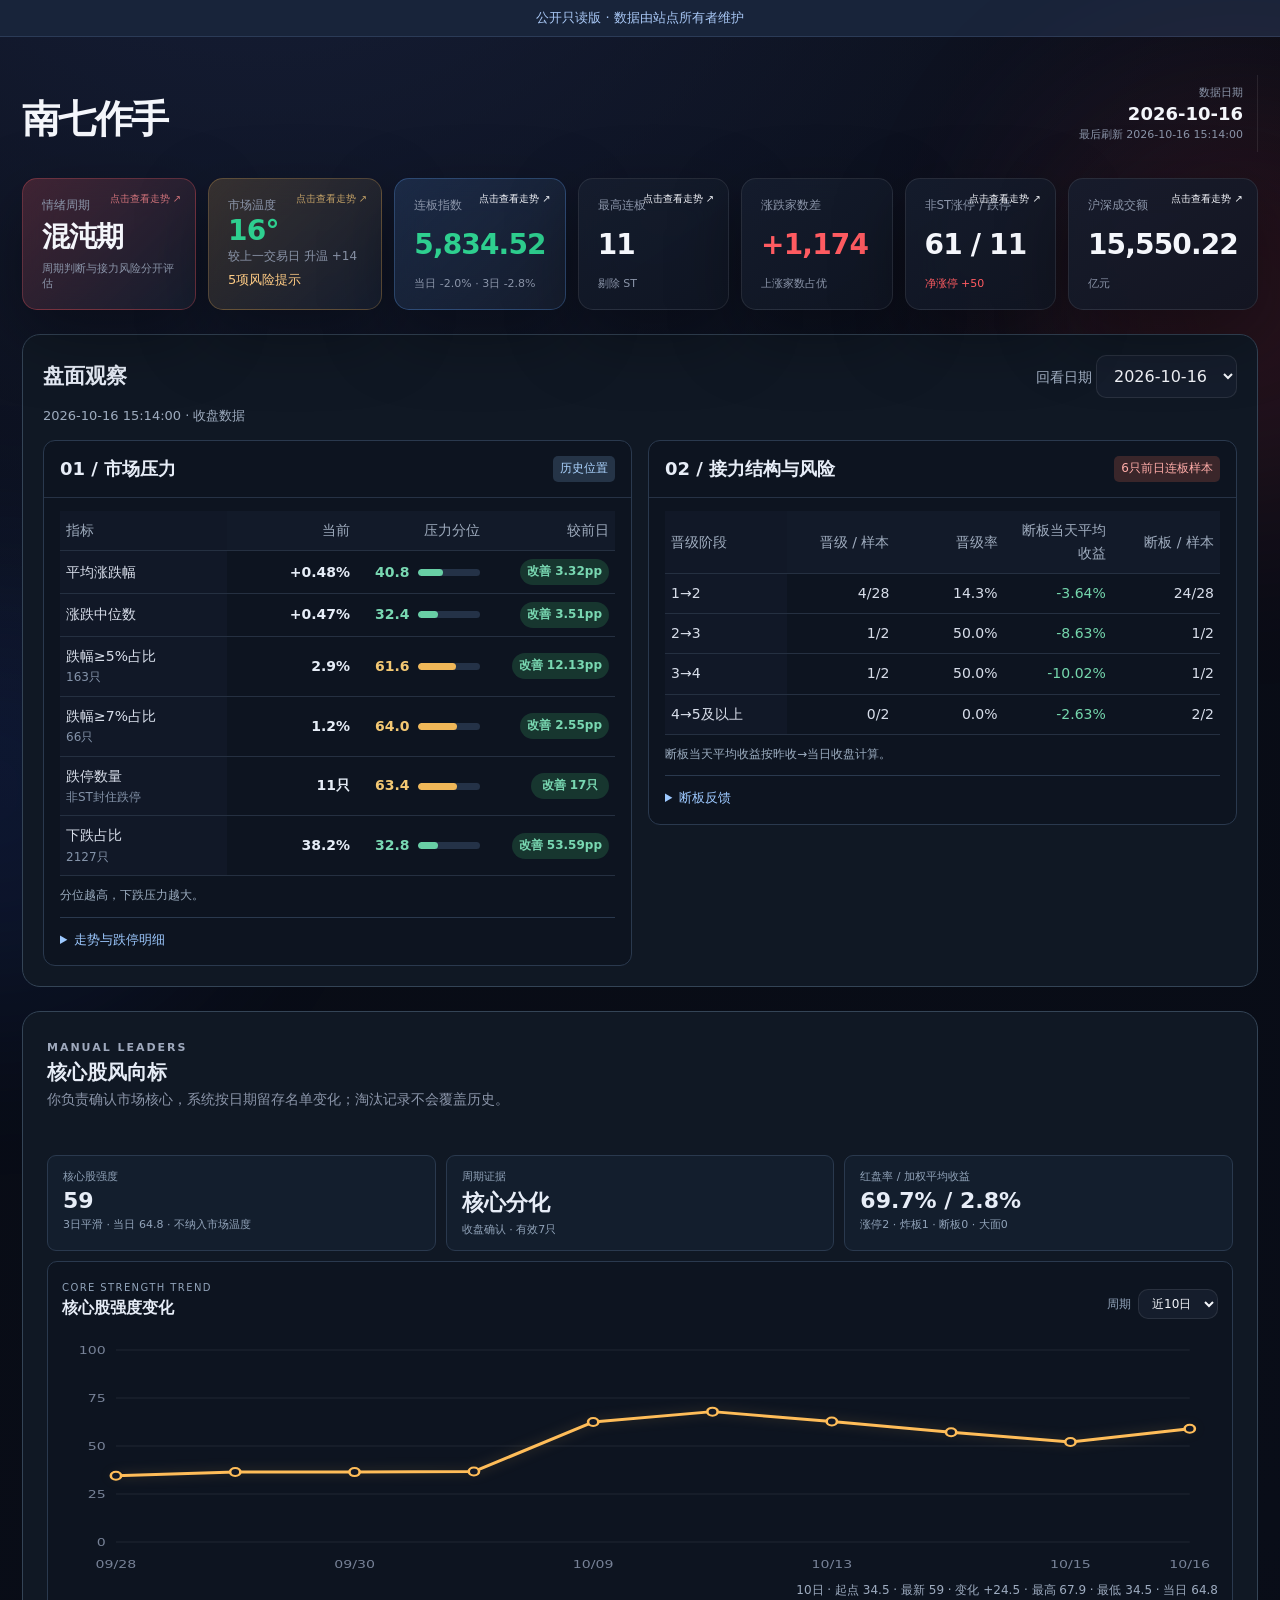
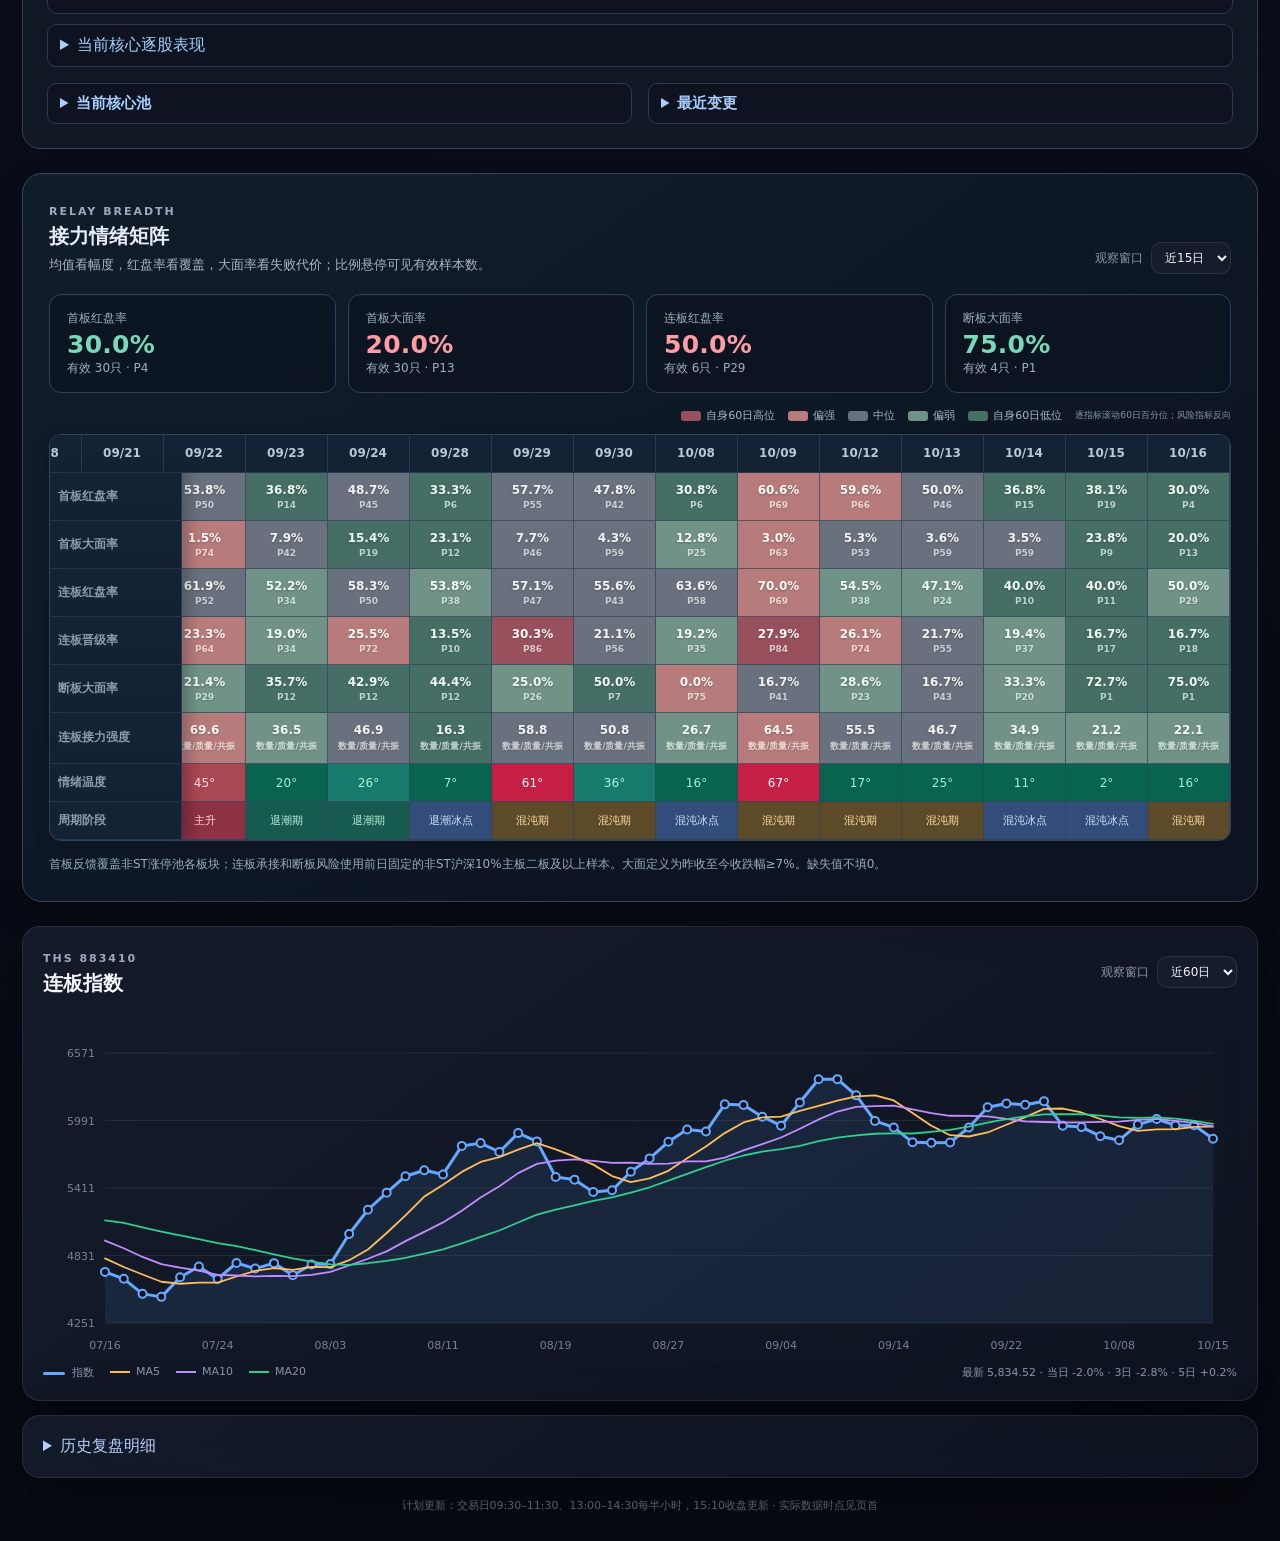
==== commit 1476387b: "Update dashboard 2026-10-17 23:26:57" ====
--- a/index.html
+++ b/index.html
@@ -3,7 +3,7 @@
 <head>
   <meta charset="utf-8">
   <meta name="viewport" content="width=device-width,initial-scale=1">
-  <title>A股南七作手</title>
+  <title>南七作手</title>
   <link rel="stylesheet" href="styles.css?v=20261010-review-signals2">
 <link rel="stylesheet" href="environment.css?v=20261010-morandi-percentile1">  <link rel="stylesheet" href="public-readonly.css?v=1">
 </head>
@@ -12,8 +12,7 @@
   <main class="shell">
     <header class="topbar">
       <div>
-        <div class="eyebrow"><span class="live-dot"></span> A-SHARE SENTIMENT TERMINAL</div>
-        <h1>A股南七作手</h1>
+        <h1>南七作手</h1>
       </div>
       <div class="top-actions">
         <div class="update-meta"><span>数据日期</span><strong id="tradeDate">—</strong><small id="updateTime">等待数据</small></div>
@@ -34,7 +33,7 @@
 
     
 
-    <section id="environment-panel" class="env-panel" aria-label="空仓与修复证据"><div class="env-heading"><div><h2>盘面观察</h2></div><label>回看日期 <select id="env-date"></select></label></div><div class="env-context" id="env-context"></div><div class="env-grid" id="env-cards"></div><details class="env-method"><summary>数据口径与覆盖</summary><div id="coverage-detail"></div><p>接力温度V2自2026-08-25起使用完整逐股名单；更早日期缺少同口径名单，保留历史温度V1，并在温度图提示中标明版本。两段适合分别观察方向和拐点，不直接比较绝对温度。</p><p>压力分位使用所选日之前250个交易日，不含当日。广度回建采用当前沪深北股票名单与前复权日线，存在退市遗漏、历史成分偏差；未获得报价的股票不填零。V2接力样本固定为前一交易日非ST沪深10%主板二板及以上股票，包含次日失败者；高位暂定义为4板及以上。</p><p>2026-08-25以前的“连板率”为当日连板数÷昨日涨停数的总量近似，只用于展示，不参与V1温度和周期判断。旧周期使用市场广度、涨跌停、炸板率、最高板和连板数量；恢复与主升分别要求连续改善和后续确认。</p><p>“连板日内中位”为固定样本今开→今收的中位数，用于识别承接和高开低走；“连板断板中位”为其中未续板股票昨收→今收的中位数，用于衡量接错后的代价。算术均值不参与V2核心评分。逐股数据不足60个有效交易日时使用绝对阈值，暂不使用短样本历史分位。</p><p>D日为收盘确认的连板终止日；D+1、D+2相对D日收盘累计计算，尚未发生的结果不展示。盘中仅记录暂未封板，不形成当日断板批次。收益是样本价格变化，不是实际打板收益。周期V3：有完整接力数据时与温度共用模型分，单独断板亏损不否决修复观察；修复确认要求连续改善与承接，风险独立展示。盘中判断未确认。规则仍需随实盘样本积累继续验证。</p><p>所有时间为北京时间。非交易日、行情日期未切换时跳过更新；上游延迟或失败会保留上一完整版本。</p></details></section>
+    <section id="environment-panel" class="env-panel" aria-label="空仓与修复证据"><div class="env-heading"><div><h2>盘面观察</h2></div><label>回看日期 <select id="env-date"></select></label></div><div class="env-context" id="env-context"></div><div class="env-grid" id="env-cards"></div></section>
     <section class="core-panel" aria-labelledby="corePoolTitle">
       <div class="section-head"><div><span class="section-kicker">MANUAL LEADERS</span><h2 id="corePoolTitle">核心股风向标</h2><p>你负责确认市场核心，系统按日期留存名单变化；淘汰记录不会覆盖历史。</p></div></div>
       <form id="coreStockForm" class="core-form">
